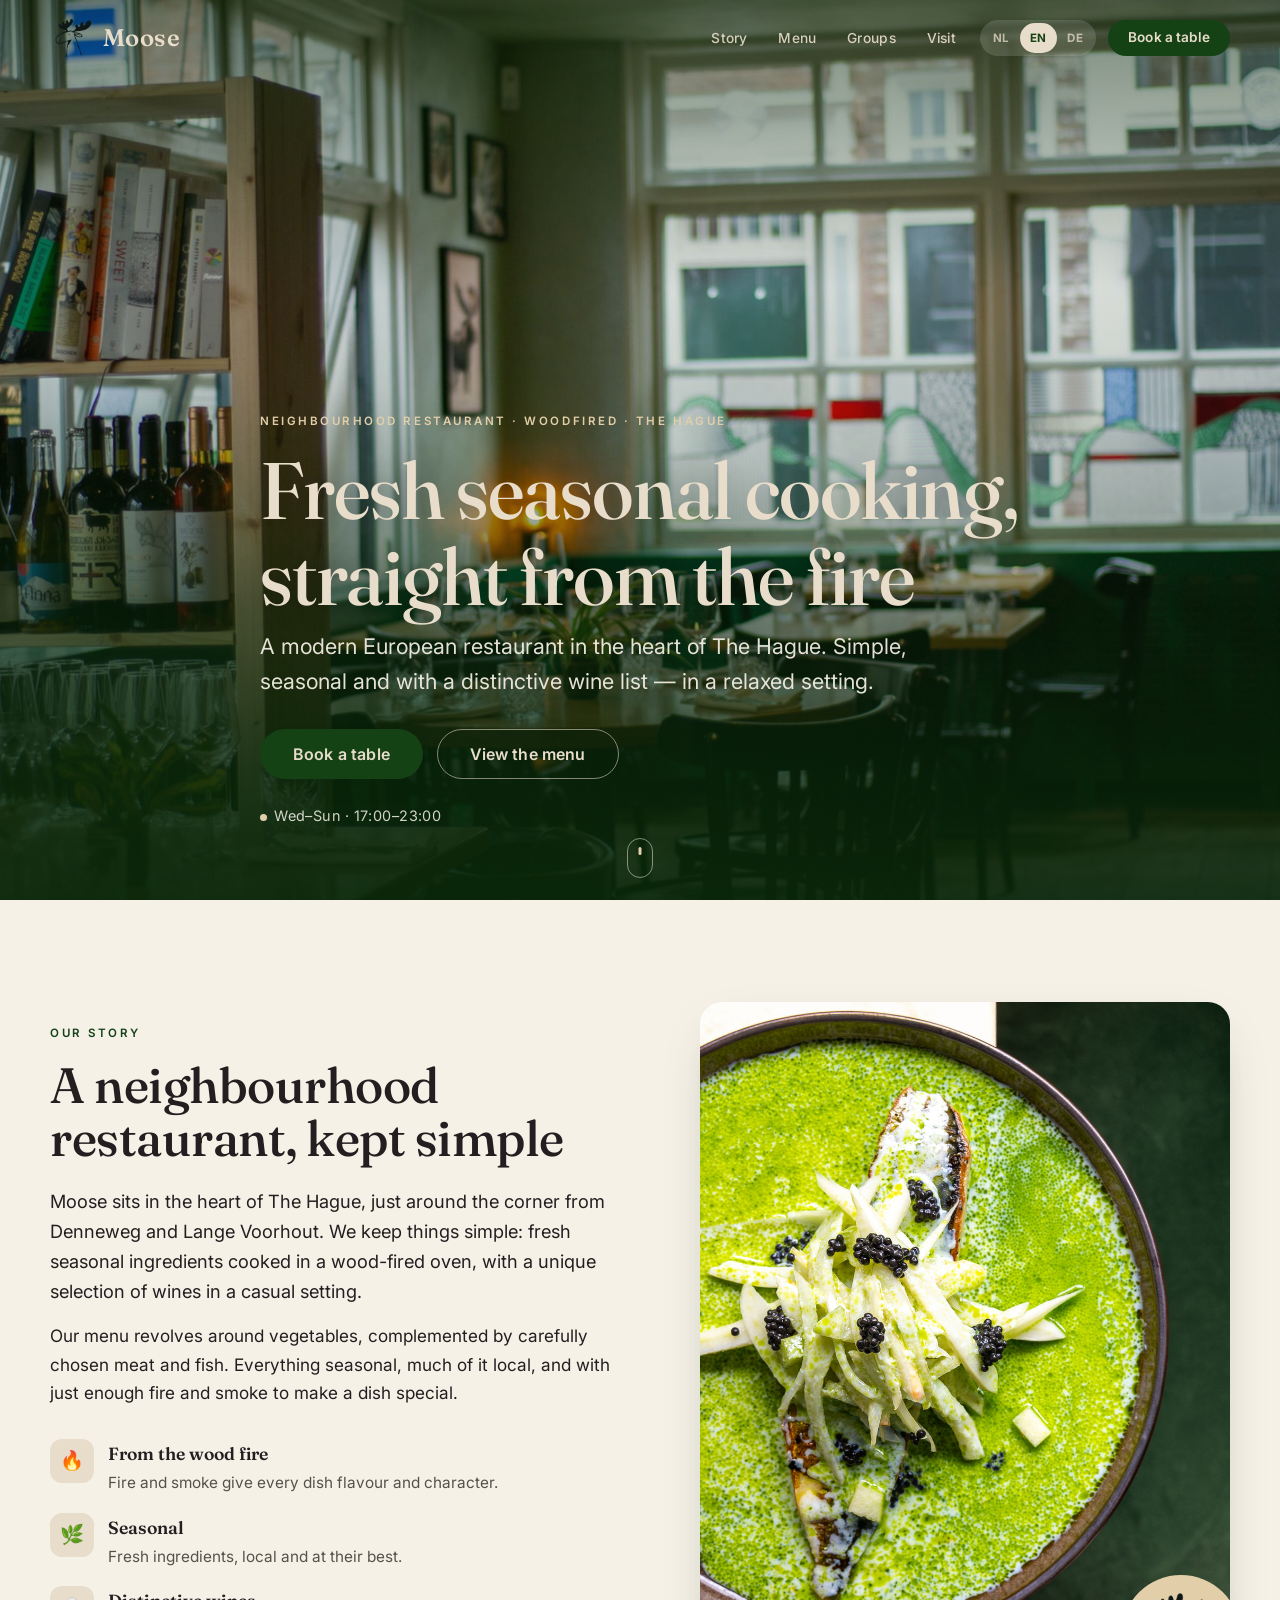
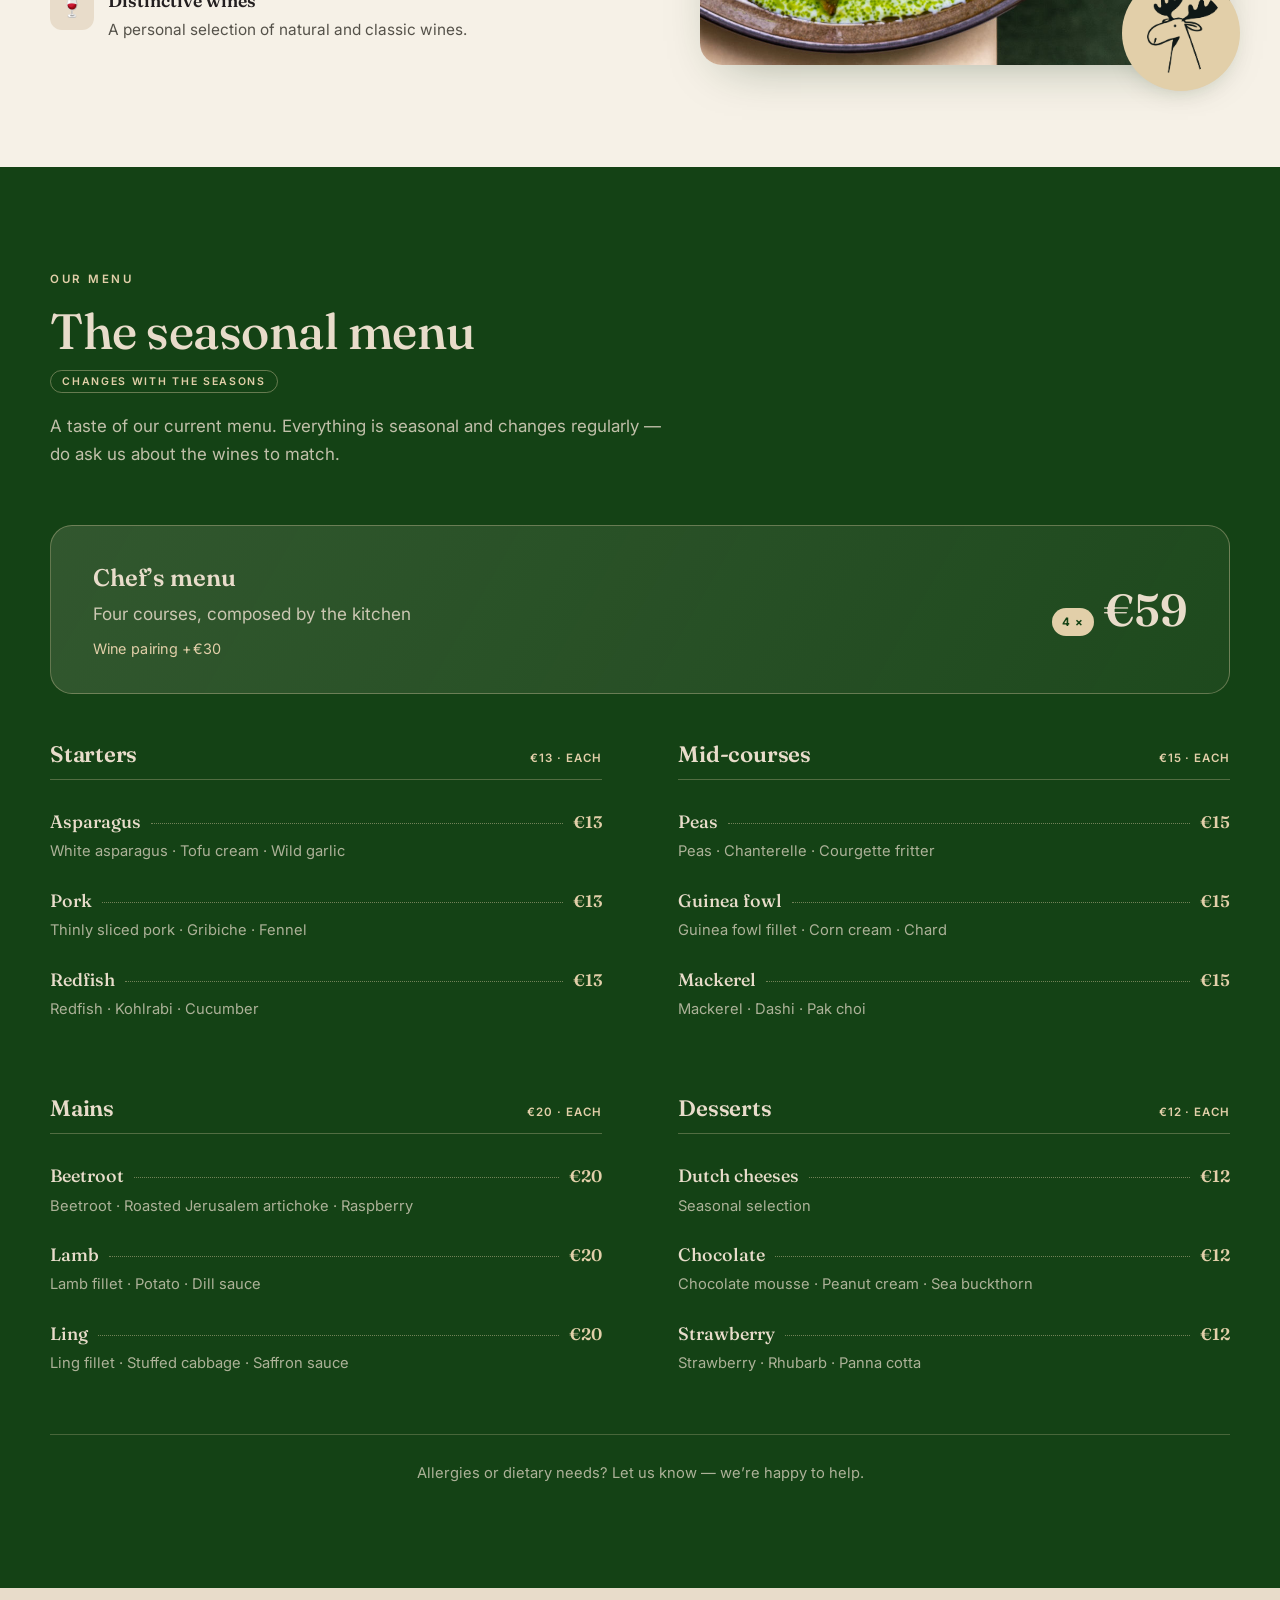
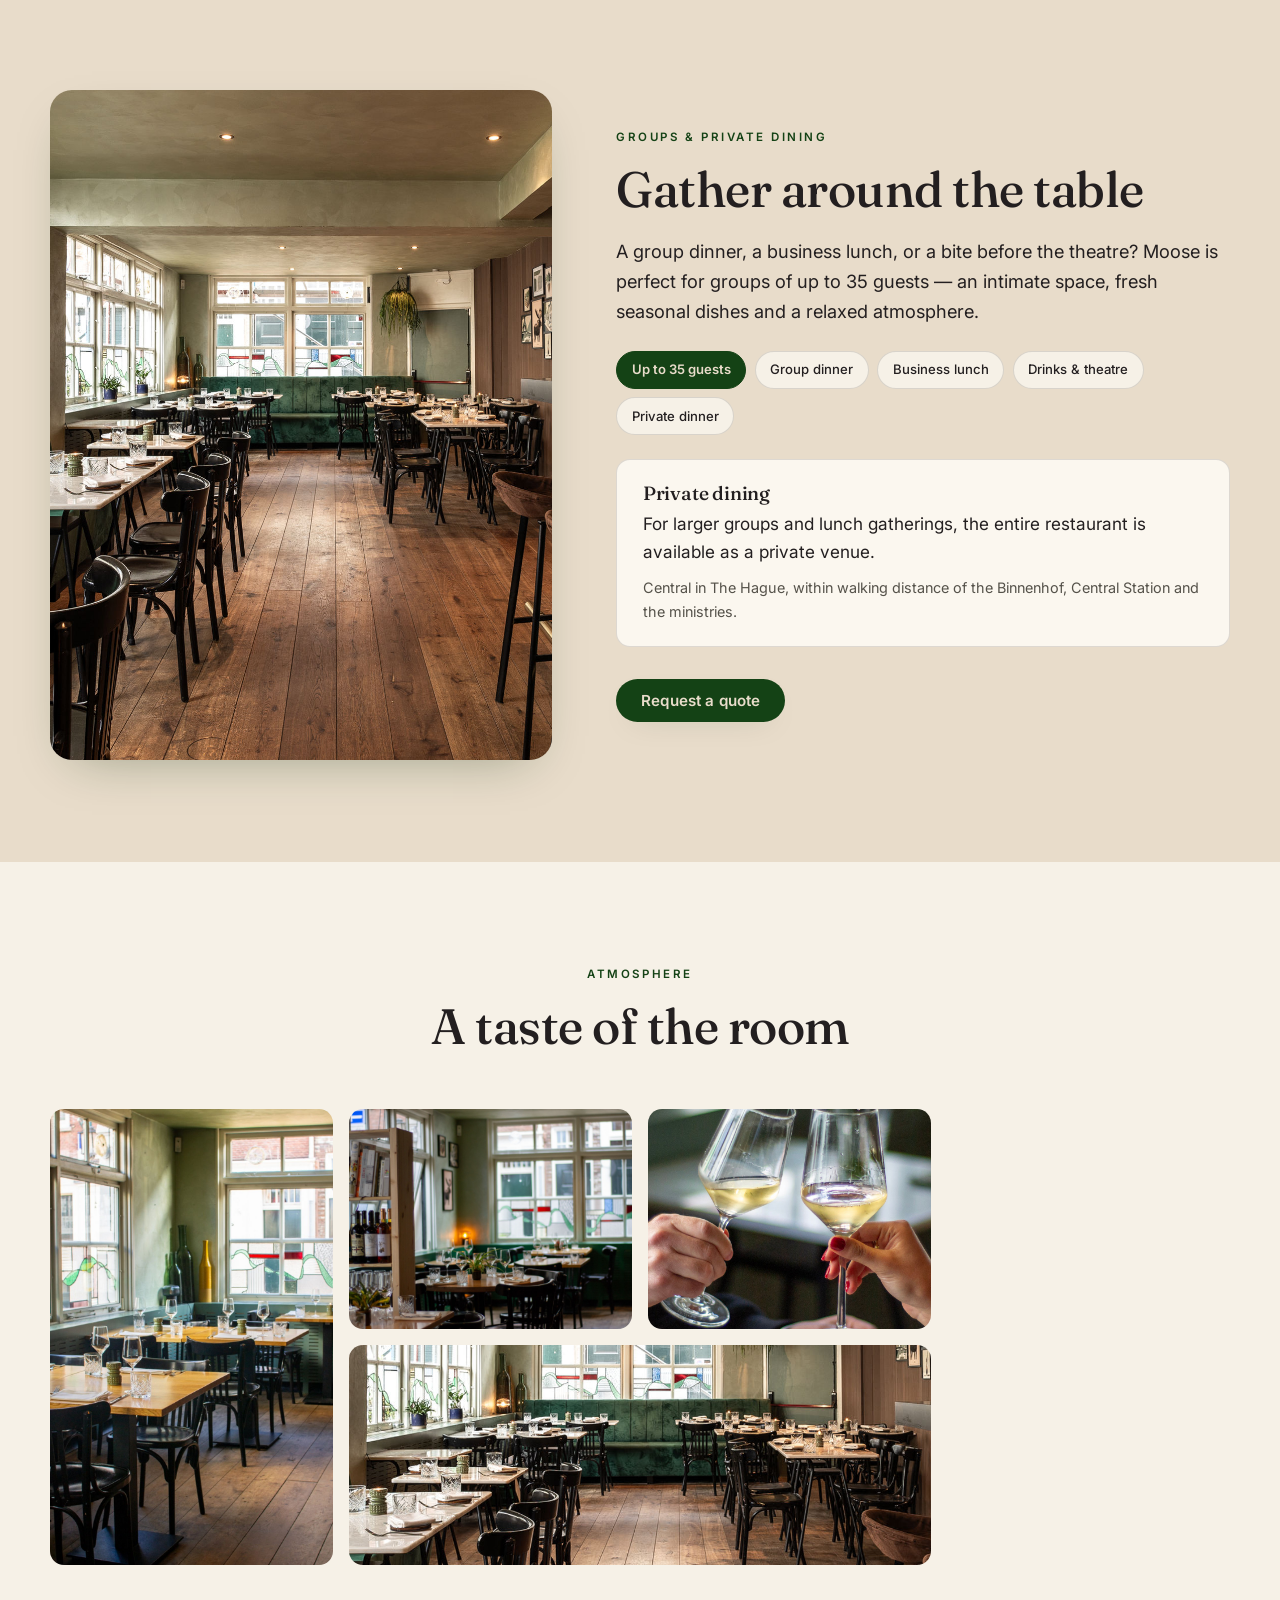
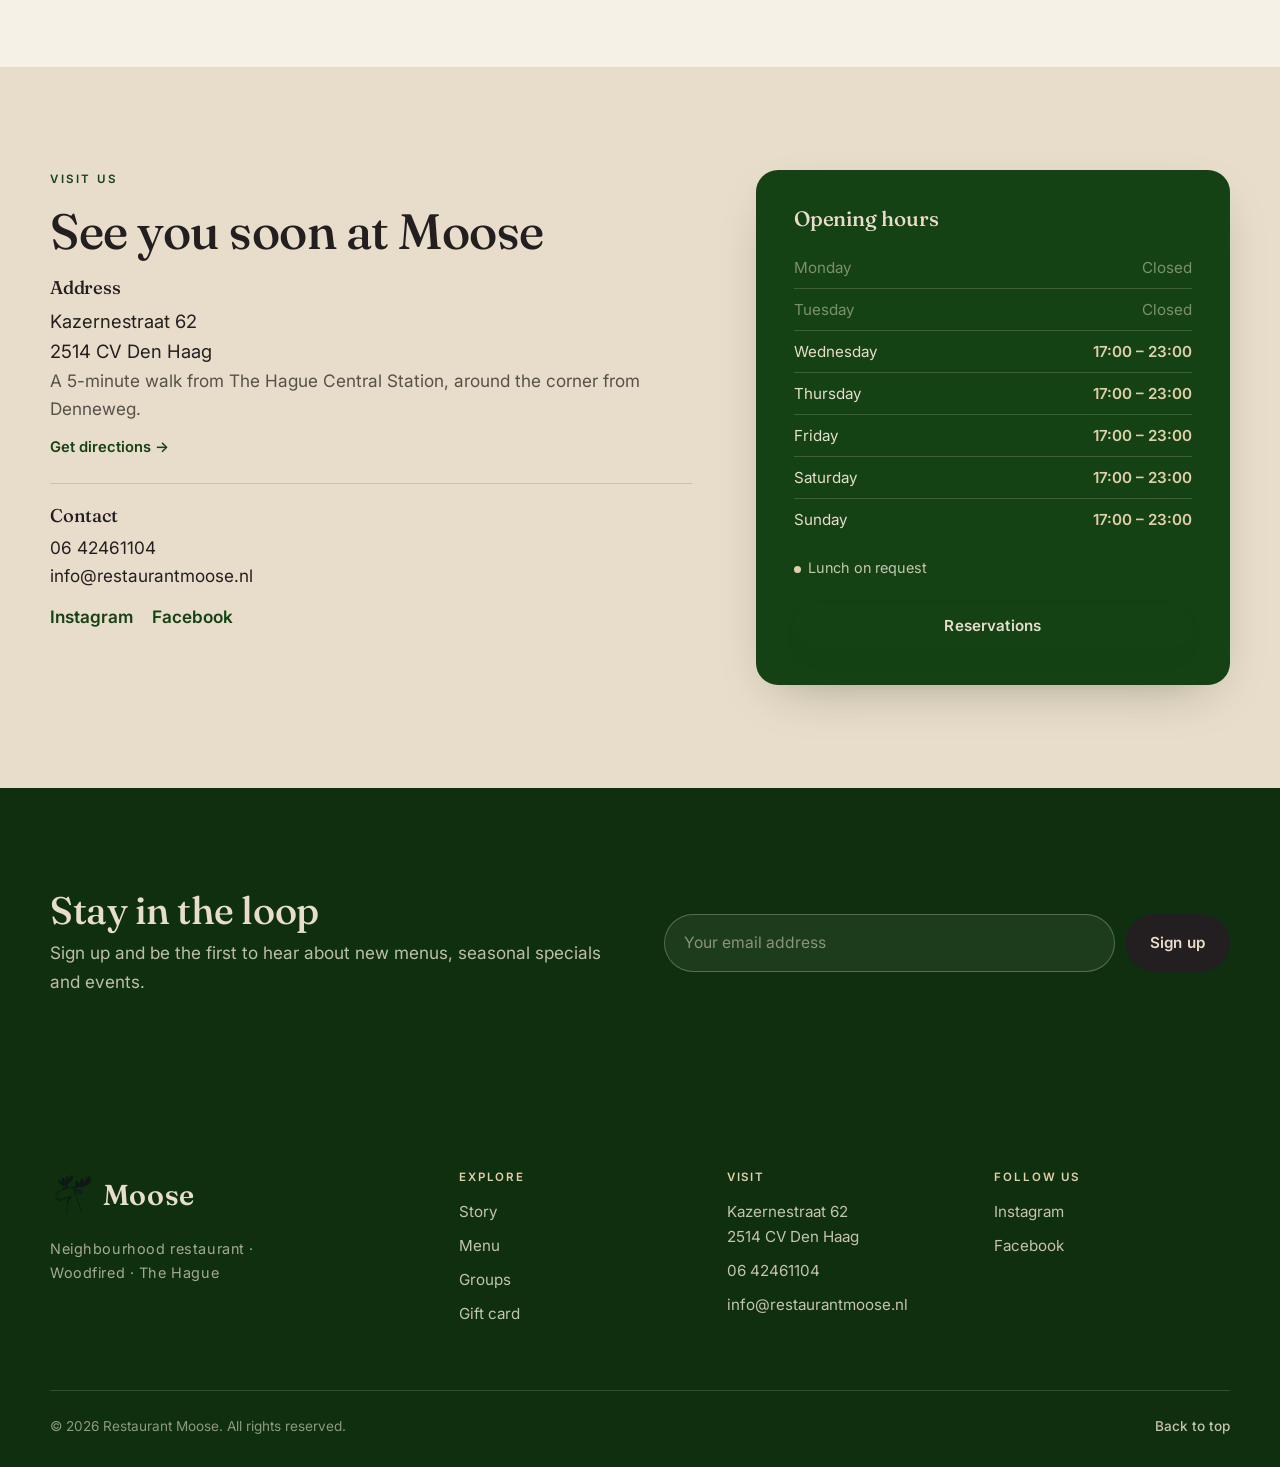
==== index.html @ cfa3bfc1 "Initial commit: multilingual Restaurant Moose website Static, dependency-free single-page site (NL/E" ====
<!DOCTYPE html>
<html lang="nl">
  <head>
    <meta charset="UTF-8" />
    <meta name="viewport" content="width=device-width, initial-scale=1.0" />
    <meta name="theme-color" content="#144215" />

    <title data-i18n="meta.title">Restaurant Moose · Modern Europees restaurant in Den Haag</title>
    <meta name="description" data-i18n="meta.description" data-i18n-attr="content"
      content="Moose is een modern Europees buurtrestaurant in hartje Den Haag. Verse seizoenskeuken uit de houtoven en een bijzondere wijnkaart." />
    <link rel="canonical" href="https://www.restaurantmoose.nl/" />

    <!-- Open Graph / social -->
    <meta property="og:type" content="restaurant" />
    <meta property="og:site_name" content="Restaurant Moose" />
    <meta property="og:title" data-i18n="meta.title" data-i18n-attr="content" content="Restaurant Moose · Den Haag" />
    <meta property="og:description" data-i18n="meta.description" data-i18n-attr="content" content="" />
    <meta property="og:image" content="assets/img/hero-interior.jpg" />
    <meta property="og:locale" content="nl_NL" />
    <meta name="twitter:card" content="summary_large_image" />

    <!-- Favicon (the moose mark) -->
    <link rel="icon" type="image/png" href="assets/img/moose-head.png" />
    <link rel="apple-touch-icon" href="assets/img/moose-head.png" />

    <!-- Fonts -->
    <link rel="preconnect" href="https://fonts.googleapis.com" />
    <link rel="preconnect" href="https://fonts.gstatic.com" crossorigin />
    <link
      href="https://fonts.googleapis.com/css2?family=Fraunces:ital,opsz,wght@0,9..144,400;0,9..144,500;0,9..144,600;1,9..144,400&family=Inter:wght@400;500;600&display=swap"
      rel="stylesheet" />

    <link rel="stylesheet" href="css/styles.css" />

    <!-- Structured data — helps Google & AI answer engines understand the restaurant -->
    <script type="application/ld+json">
      {
        "@context": "https://schema.org",
        "@type": "Restaurant",
        "name": "Restaurant Moose",
        "description": "Modern European neighbourhood restaurant in the heart of The Hague. Fresh seasonal cooking from a wood-fired oven and a distinctive wine list.",
        "servesCuisine": ["Modern European", "Seasonal"],
        "priceRange": "€€",
        "url": "https://www.restaurantmoose.nl/",
        "telephone": "+31642461104",
        "email": "info@restaurantmoose.nl",
        "image": "https://www.restaurantmoose.nl/assets/img/hero-interior.jpg",
        "acceptsReservations": "True",
        "address": {
          "@type": "PostalAddress",
          "streetAddress": "Kazernestraat 62",
          "postalCode": "2514 CV",
          "addressLocality": "Den Haag",
          "addressCountry": "NL"
        },
        "geo": { "@type": "GeoCoordinates", "latitude": 52.0827, "longitude": 4.3149 },
        "openingHoursSpecification": [
          {
            "@type": "OpeningHoursSpecification",
            "dayOfWeek": ["Wednesday", "Thursday", "Friday", "Saturday", "Sunday"],
            "opens": "17:00",
            "closes": "23:00"
          }
        ],
        "sameAs": [
          "https://www.instagram.com/restaurant.moose/",
          "https://www.facebook.com/profile.php?id=61554885102522"
        ]
      }
    </script>
  </head>

  <body>
    <a class="skip-link" href="#main" data-i18n="skip.link">Naar hoofdinhoud</a>

    <!-- ===================== HEADER ===================== -->
    <header class="site-header" id="siteHeader" data-state="top">
      <div class="header-inner">
        <a class="brand" href="#top" aria-label="Restaurant Moose">
          <img class="brand-mark" src="assets/img/moose-head.png" alt="" width="44" height="44" />
          <span class="brand-name">Moose</span>
        </a>

        <nav class="nav-desktop" aria-label="Primair">
          <a href="#about" data-i18n="nav.about">Verhaal</a>
          <a href="#menu" data-i18n="nav.menu">Menu</a>
          <a href="#groups" data-i18n="nav.groups">Groepen</a>
          <a href="#visit" data-i18n="nav.visit">Bezoek</a>
        </nav>

        <div class="header-actions">
          <div class="lang-switch" role="group" aria-label="Taal / Language">
            <button type="button" class="lang-btn" data-lang="nl">NL</button>
            <button type="button" class="lang-btn" data-lang="en">EN</button>
            <button type="button" class="lang-btn" data-lang="de">DE</button>
          </div>
          <button type="button" class="btn btn-primary btn-reserve" data-reserve data-i18n="nav.reserve">
            Reserveren
          </button>
          <button type="button" class="nav-toggle" id="navToggle" aria-expanded="false" aria-controls="mobileNav">
            <span class="nav-toggle-bar"></span>
            <span class="nav-toggle-bar"></span>
            <span class="sr-only" data-i18n="nav.open">Menu openen</span>
          </button>
        </div>
      </div>
    </header>

    <!-- Mobile drawer -->
    <div class="mobile-nav" id="mobileNav" hidden>
      <nav aria-label="Mobiel">
        <a href="#about" data-i18n="nav.about" data-nav-close>Verhaal</a>
        <a href="#menu" data-i18n="nav.menu" data-nav-close>Menu</a>
        <a href="#groups" data-i18n="nav.groups" data-nav-close>Groepen</a>
        <a href="#visit" data-i18n="nav.visit" data-nav-close>Bezoek</a>
      </nav>
      <div class="mobile-nav-foot">
        <div class="lang-switch" role="group" aria-label="Taal / Language">
          <button type="button" class="lang-btn" data-lang="nl">NL</button>
          <button type="button" class="lang-btn" data-lang="en">EN</button>
          <button type="button" class="lang-btn" data-lang="de">DE</button>
        </div>
        <button type="button" class="btn btn-primary" data-reserve data-nav-close data-i18n="nav.reserve">Reserveren</button>
      </div>
    </div>
    <div class="nav-scrim" id="navScrim" hidden></div>

    <span id="top"></span>

    <main id="main">
      <!-- ===================== HERO ===================== -->
      <section class="hero" id="hero">
        <div class="hero-media">
          <img src="assets/img/hero-interior.jpg" alt="Het interieur van Restaurant Moose in Den Haag" fetchpriority="high" />
          <div class="hero-overlay"></div>
        </div>
        <div class="hero-content reveal">
          <p class="eyebrow eyebrow-light" data-i18n="hero.eyebrow">Buurtrestaurant · Houtoven · Den Haag</p>
          <h1 class="hero-title" data-i18n="hero.title">Verse seizoenskeuken, recht uit de houtoven</h1>
          <p class="hero-subtitle" data-i18n="hero.subtitle">
            Een modern Europees restaurant in hartje Den Haag.
          </p>
          <div class="hero-actions">
            <button type="button" class="btn btn-primary btn-lg" data-reserve data-i18n="hero.cta_reserve">Reserveren</button>
            <a class="btn btn-ghost btn-lg" href="#menu" data-i18n="hero.cta_menu">Bekijk het menu</a>
          </div>
          <p class="hero-hours"><span class="dot" aria-hidden="true"></span><span data-i18n="hero.hours">Wo–Zo · 17:00–23:00</span></p>
        </div>
        <a class="scroll-cue" href="#about" aria-hidden="true" tabindex="-1"></a>
      </section>

      <!-- ===================== ABOUT ===================== -->
      <section class="section about" id="about">
        <div class="container about-grid">
          <div class="about-copy reveal">
            <p class="eyebrow" data-i18n="about.eyebrow">Ons verhaal</p>
            <h2 class="section-title" data-i18n="about.title">Een buurtrestaurant, simpel gehouden</h2>
            <p class="lead" data-i18n="about.body1"></p>
            <p data-i18n="about.body2"></p>
            <ul class="feature-list">
              <li class="feature">
                <span class="feature-ic" aria-hidden="true">&#128293;</span>
                <span>
                  <strong data-i18n="about.f1_title">Uit de houtoven</strong>
                  <span data-i18n="about.f1_body"></span>
                </span>
              </li>
              <li class="feature">
                <span class="feature-ic" aria-hidden="true">&#127807;</span>
                <span>
                  <strong data-i18n="about.f2_title">Seizoensgericht</strong>
                  <span data-i18n="about.f2_body"></span>
                </span>
              </li>
              <li class="feature">
                <span class="feature-ic" aria-hidden="true">&#127863;</span>
                <span>
                  <strong data-i18n="about.f3_title">Bijzondere wijnen</strong>
                  <span data-i18n="about.f3_body"></span>
                </span>
              </li>
            </ul>
          </div>
          <div class="about-media reveal">
            <img src="assets/img/gallery-2.jpg" alt="Gerecht uit de houtoven bij Moose" loading="lazy" />
            <img class="about-media-2" src="assets/img/moose-head.png" alt="" aria-hidden="true" />
          </div>
        </div>
      </section>

      <!-- ===================== MENU ===================== -->
      <section class="section menu" id="menu">
        <div class="container">
          <div class="section-head reveal">
            <p class="eyebrow" data-i18n="menu.eyebrow">Onze kaart</p>
            <h2 class="section-title"><span data-i18n="menu.title">Het seizoensmenu</span>
              <span class="menu-tag" data-i18n="menu.tag">Wisselt met de seizoenen</span>
            </h2>
            <p class="section-intro" data-i18n="menu.intro"></p>
          </div>

          <div class="chef-card reveal">
            <div class="chef-card-main">
              <p class="chef-label" data-i18n="menu.chef_label">Chef’s menu</p>
              <p class="chef-desc" data-i18n="menu.chef_desc">Vier gangen, samengesteld door de keuken</p>
              <p class="chef-pairing" data-i18n="menu.chef_pairing">Wijnarrangement +€30</p>
            </div>
            <div class="chef-price"><span class="chef-courses" id="chefCourses">4</span><span class="chef-amount">€59</span></div>
          </div>

          <div class="menu-grid" id="menuGrid" aria-live="polite"></div>

          <p class="menu-allergy reveal" data-i18n="menu.allergy"></p>
        </div>
      </section>

      <!-- ===================== GROUPS ===================== -->
      <section class="section groups" id="groups">
        <div class="container groups-grid">
          <div class="groups-media reveal">
            <img src="assets/img/gallery-3.jpg" alt="Groepstafel bij Restaurant Moose" loading="lazy" />
          </div>
          <div class="groups-copy reveal">
            <p class="eyebrow" data-i18n="groups.eyebrow">Groepen &amp; privé</p>
            <h2 class="section-title" data-i18n="groups.title">Samen aan tafel</h2>
            <p class="lead" data-i18n="groups.body"></p>
            <ul class="chip-row">
              <li class="chip chip-strong" data-i18n="groups.capacity">Tot 35 gasten</li>
              <li class="chip" data-i18n="groups.use1">Groepsdiner</li>
              <li class="chip" data-i18n="groups.use2">Zakenlunch</li>
              <li class="chip" data-i18n="groups.use3">Borrel &amp; theater</li>
              <li class="chip" data-i18n="groups.use4">Privédiner</li>
            </ul>
            <div class="groups-private">
              <h3 data-i18n="groups.private_title">Privé dineren</h3>
              <p data-i18n="groups.private_body"></p>
              <p class="muted" data-i18n="groups.location"></p>
            </div>
            <a class="btn btn-primary" id="groupsCta" href="#" data-i18n="groups.cta">Vraag een offerte aan</a>
          </div>
        </div>
      </section>

      <!-- ===================== GALLERY ===================== -->
      <section class="section gallery" id="gallery">
        <div class="container">
          <div class="section-head center reveal">
            <p class="eyebrow" data-i18n="gallery.eyebrow">Sfeer</p>
            <h2 class="section-title" data-i18n="gallery.title">Proef de sfeer</h2>
          </div>
          <div class="gallery-grid reveal">
            <figure class="g-item g-tall"><img src="assets/img/gallery-1.jpg" alt="Seizoensgerecht bij Moose" loading="lazy" /></figure>
            <figure class="g-item"><img src="assets/img/hero-interior.jpg" alt="Het interieur van Moose met open keuken" loading="lazy" /></figure>
            <figure class="g-item"><img src="assets/img/gallery-4.jpg" alt="Gerecht van de houtoven" loading="lazy" /></figure>
            <figure class="g-item g-wide"><img src="assets/img/gallery-3.jpg" alt="Gedekte tafel bij Moose" loading="lazy" /></figure>
          </div>
        </div>
      </section>

      <!-- ===================== VISIT ===================== -->
      <section class="section visit" id="visit">
        <div class="container visit-grid">
          <div class="visit-copy reveal">
            <p class="eyebrow" data-i18n="visit.eyebrow">Bezoek ons</p>
            <h2 class="section-title" data-i18n="visit.title">Tot snel bij Moose</h2>

            <div class="visit-block">
              <h3 data-i18n="visit.address_label">Adres</h3>
              <p class="visit-address">
                Kazernestraat 62<br />2514 CV Den Haag
              </p>
              <p class="muted" data-i18n="visit.transport"></p>
              <a class="link-arrow" id="directionsLink" href="#" target="_blank" rel="noopener">
                <span data-i18n="visit.directions">Route</span> &rarr;
              </a>
            </div>

            <div class="visit-block">
              <h3 data-i18n="visit.contact_label">Contact</h3>
              <p>
                <a id="telLink" href="tel:+31642461104">06 42461104</a><br />
                <a id="mailLink" href="mailto:info@restaurantmoose.nl">info@restaurantmoose.nl</a>
              </p>
              <div class="social-row">
                <a id="igLink" href="#" target="_blank" rel="noopener" aria-label="Instagram">Instagram</a>
                <a id="fbLink" href="#" target="_blank" rel="noopener" aria-label="Facebook">Facebook</a>
              </div>
            </div>
          </div>

          <div class="visit-hours-card reveal">
            <h3 data-i18n="visit.hours_label">Openingstijden</h3>
            <table class="hours-table" id="hoursTable"><tbody></tbody></table>
            <p class="lunch-note"><span class="dot" aria-hidden="true"></span><span data-i18n="visit.lunch">Lunch op aanvraag</span></p>
            <button type="button" class="btn btn-primary btn-block" data-reserve data-i18n="visit.reserve">Reserveren</button>
          </div>
        </div>
      </section>

      <!-- ===================== NEWSLETTER ===================== -->
      <section class="section newsletter" id="newsletter">
        <div class="container newsletter-inner reveal">
          <div class="newsletter-copy">
            <h2 data-i18n="news.title">Blijf op de hoogte</h2>
            <p data-i18n="news.body"></p>
          </div>
          <form class="newsletter-form" id="newsletterForm" novalidate>
            <label class="sr-only" for="newsEmail" data-i18n="news.placeholder">Je e-mailadres</label>
            <input type="email" id="newsEmail" name="email" required data-i18n="news.placeholder" data-i18n-attr="placeholder" placeholder="Je e-mailadres" />
            <button type="submit" class="btn btn-dark" data-i18n="news.button">Inschrijven</button>
            <p class="news-success" id="newsSuccess" role="status" hidden data-i18n="news.success"></p>
          </form>
        </div>
      </section>
    </main>

    <!-- ===================== FOOTER ===================== -->
    <footer class="site-footer">
      <div class="container footer-grid">
        <div class="footer-brand">
          <a class="brand brand-footer" href="#top" aria-label="Restaurant Moose">
            <img class="brand-mark" src="assets/img/moose-head.png" alt="" width="52" height="52" />
            <span class="brand-name">Moose</span>
          </a>
          <p class="footer-tagline" data-i18n="footer.tagline">Buurtrestaurant · Houtoven · Den Haag</p>
        </div>

        <div class="footer-col">
          <h4 data-i18n="footer.explore">Ontdek</h4>
          <a href="#about" data-i18n="nav.about">Verhaal</a>
          <a href="#menu" data-i18n="nav.menu">Menu</a>
          <a href="#groups" data-i18n="nav.groups">Groepen</a>
          <a id="giftcardLink" href="#" target="_blank" rel="noopener" data-i18n="footer.giftcard">Cadeaubon</a>
        </div>

        <div class="footer-col">
          <h4 data-i18n="footer.visit">Bezoek</h4>
          <p>Kazernestraat 62<br />2514 CV Den Haag</p>
          <a href="tel:+31642461104">06 42461104</a>
          <a href="mailto:info@restaurantmoose.nl">info@restaurantmoose.nl</a>
        </div>

        <div class="footer-col">
          <h4 data-i18n="footer.follow">Volg ons</h4>
          <a id="igLinkF" href="#" target="_blank" rel="noopener">Instagram</a>
          <a id="fbLinkF" href="#" target="_blank" rel="noopener">Facebook</a>
        </div>
      </div>
      <div class="footer-bar container">
        <p>&copy; <span id="year">2026</span> Restaurant Moose. <span data-i18n="footer.rights">Alle rechten voorbehouden.</span></p>
        <a class="to-top" href="#top" data-i18n="footer.top">Naar boven ↑</a>
      </div>
    </footer>

    <!-- ===================== RESERVE MODAL ===================== -->
    <div class="modal" id="reserveModal" hidden>
      <div class="modal-scrim" data-modal-close></div>
      <div class="modal-dialog" role="dialog" aria-modal="true" aria-labelledby="reserveTitle">
        <button type="button" class="modal-close" data-modal-close aria-label="Sluiten">&times;</button>
        <img class="modal-mark" src="assets/img/moose-head.png" alt="" width="56" height="56" />
        <h2 id="reserveTitle" data-i18n="reserve.title">Reserveren</h2>

        <!-- Reservation widget mounts here once connected.
             Drop the booking app's embed/iframe inside #reservation-widget and it
             will show instead of the fallback below (see main.js: hasWidget check). -->
        <div id="reservation-widget" data-widget-empty="true"></div>

        <div class="reserve-fallback" id="reserveFallback">
          <p data-i18n="reserve.body"></p>
          <div class="reserve-actions">
            <a class="btn btn-primary btn-block" id="modalCall" href="tel:+31642461104" data-i18n="reserve.call">Bel 06 42461104</a>
            <a class="btn btn-ghost-dark btn-block" id="modalMail" href="mailto:info@restaurantmoose.nl" data-i18n="reserve.email">E-mail ons</a>
          </div>
          <p class="reserve-hours"><span class="dot" aria-hidden="true"></span><span data-i18n="reserve.hours_note">Woensdag t/m zondag · 17:00–23:00</span></p>
        </div>
      </div>
    </div>

    <script src="js/i18n.js"></script>
    <script src="js/main.js"></script>
  </body>
</html>
---- css/styles.css ----
/* ==========================================================================
   Restaurant Moose — stylesheet
   Brand: forest green + warm cream + wood. Editorial, natural, casual-premium.
   ========================================================================== */

:root {
  /* Brand palette (sampled from the restaurant's own identity) */
  --green: #144215;          /* primary brand green */
  --green-deep: #0e300f;     /* darker, footer / overlays */
  --green-700: #1c5a1e;      /* hover */
  --cream: #e8dcca;          /* brand cream */
  --sand: #e2cfa9;           /* warm sand accent */
  --paper: #f6f1e7;          /* page background (warm off-white) */
  --paper-2: #fbf7ef;        /* lighter card background */
  --ink: #231f20;            /* near-black text */
  --ink-soft: #55524a;       /* secondary text */
  --brown: #312513;          /* deep brown accent */
  --gold: #b98a3e;           /* subtle metallic accent for prices */
  --line: rgba(35, 31, 32, 0.14);

  --font-display: "Fraunces", "Iowan Old Style", Georgia, "Times New Roman", serif;
  --font-body: "Inter", -apple-system, BlinkMacSystemFont, "Segoe UI", Roboto, Helvetica, Arial, sans-serif;

  --wrap: 1180px;
  --gap: clamp(1.25rem, 4vw, 3rem);
  --radius: 14px;
  --radius-lg: 22px;
  --shadow: 0 18px 50px -24px rgba(14, 48, 15, 0.4);
  --shadow-soft: 0 10px 30px -18px rgba(14, 48, 15, 0.35);
  --ease: cubic-bezier(0.22, 1, 0.36, 1);
  --header-h: 76px;
}

/* ------------------------------ Reset / base ------------------------------ */
*, *::before, *::after { box-sizing: border-box; }
* { margin: 0; }
[hidden] { display: none !important; }
html { scroll-behavior: smooth; -webkit-text-size-adjust: 100%; }
html:focus-within { scroll-behavior: smooth; }

body {
  font-family: var(--font-body);
  color: var(--ink);
  background: var(--paper);
  line-height: 1.65;
  font-size: clamp(1rem, 0.96rem + 0.2vw, 1.075rem);
  -webkit-font-smoothing: antialiased;
  text-rendering: optimizeLegibility;
  overflow-x: hidden;
}

img { max-width: 100%; display: block; height: auto; }
a { color: inherit; text-decoration: none; }
button { font: inherit; cursor: pointer; color: inherit; }
h1, h2, h3, h4 { font-family: var(--font-display); font-weight: 500; line-height: 1.08; letter-spacing: -0.01em; }

.sr-only {
  position: absolute; width: 1px; height: 1px; padding: 0; margin: -1px;
  overflow: hidden; clip: rect(0, 0, 0, 0); white-space: nowrap; border: 0;
}
.skip-link {
  position: fixed; top: 10px; left: 10px; z-index: 200;
  background: var(--green); color: var(--cream); padding: 10px 16px;
  border-radius: 10px; transform: translateY(-160%); transition: transform 0.2s;
}
.skip-link:focus { transform: translateY(0); }

:focus-visible { outline: 2.5px solid var(--green-700); outline-offset: 3px; border-radius: 4px; }

.container { width: min(var(--wrap), 100% - 2.5rem); margin-inline: auto; }

/* ------------------------------ Shared bits ------------------------------- */
.eyebrow {
  font-family: var(--font-body);
  text-transform: uppercase;
  letter-spacing: 0.22em;
  font-size: 0.72rem;
  font-weight: 600;
  color: var(--green);
  margin-bottom: 1rem;
}
.eyebrow-light { color: var(--sand); }

.section { padding: clamp(3.5rem, 8vw, 7rem) 0; }
.section-title {
  font-size: clamp(1.9rem, 1.3rem + 2.6vw, 3.1rem);
  color: var(--ink);
  margin-bottom: 0.4em;
}
.section-head { max-width: 620px; margin-bottom: clamp(2rem, 5vw, 3.5rem); }
.section-head.center { margin-inline: auto; text-align: center; }
.section-intro { color: var(--ink-soft); font-size: 1.06rem; }
.lead { font-size: 1.14rem; color: var(--ink); margin-bottom: 1rem; }
.muted { color: var(--ink-soft); }
.dot { display: inline-block; width: 7px; height: 7px; border-radius: 50%; background: var(--green); margin-right: 0.5em; vertical-align: middle; }

/* ------------------------------ Buttons ----------------------------------- */
.btn {
  --btn-py: 0.8rem; --btn-px: 1.5rem;
  display: inline-flex; align-items: center; justify-content: center; gap: 0.5em;
  padding: var(--btn-py) var(--btn-px);
  border: 1.5px solid transparent; border-radius: 999px;
  font-family: var(--font-body); font-weight: 600; font-size: 0.95rem;
  letter-spacing: 0.01em; line-height: 1;
  transition: transform 0.25s var(--ease), background 0.25s, color 0.25s, border-color 0.25s, box-shadow 0.25s;
  white-space: nowrap;
}
.btn:hover { transform: translateY(-2px); }
.btn:active { transform: translateY(0); }
.btn-lg { --btn-py: 1rem; --btn-px: 2rem; font-size: 1rem; }
.btn-block { width: 100%; }

.btn-primary { background: var(--green); color: var(--cream); box-shadow: var(--shadow-soft); }
.btn-primary:hover { background: var(--green-700); color: #fff; }

.btn-ghost { background: transparent; color: var(--cream); border-color: rgba(232, 220, 202, 0.55); }
.btn-ghost:hover { background: rgba(232, 220, 202, 0.14); border-color: var(--cream); }

.btn-ghost-dark { background: transparent; color: var(--green); border-color: rgba(20, 66, 21, 0.35); }
.btn-ghost-dark:hover { background: rgba(20, 66, 21, 0.06); border-color: var(--green); }

.btn-dark { background: var(--ink); color: var(--cream); }
.btn-dark:hover { background: #000; color: #fff; }

/* ------------------------------ Header ------------------------------------ */
.site-header {
  position: fixed; inset: 0 0 auto 0; z-index: 100;
  height: var(--header-h);
  transition: background 0.35s var(--ease), box-shadow 0.35s, backdrop-filter 0.35s;
}
.header-inner {
  height: 100%; width: min(var(--wrap), 100% - 2.5rem); margin-inline: auto;
  display: flex; align-items: center; gap: 1.5rem;
}
.brand { display: inline-flex; align-items: center; gap: 0.55rem; }
.brand-mark { width: 44px; height: 44px; object-fit: contain; }
.brand-name {
  font-family: var(--font-display); font-weight: 600; font-size: 1.5rem;
  letter-spacing: 0.02em; color: var(--cream); transition: color 0.35s;
}
.nav-desktop { margin-left: auto; display: flex; gap: clamp(1rem, 2.4vw, 2.2rem); }
.nav-desktop a {
  font-size: 0.86rem; font-weight: 500; letter-spacing: 0.02em; color: var(--cream);
  position: relative; padding: 0.35rem 0; transition: color 0.3s, opacity 0.3s; opacity: 0.92;
}
.nav-desktop a::after {
  content: ""; position: absolute; left: 0; bottom: -2px; height: 1.5px; width: 0;
  background: currentColor; transition: width 0.3s var(--ease);
}
.nav-desktop a:hover { opacity: 1; }
.nav-desktop a:hover::after { width: 100%; }

.header-actions { display: flex; align-items: center; gap: 0.75rem; margin-left: 1rem; }
.nav-desktop + .header-actions { margin-left: 0; }

.lang-switch { display: inline-flex; align-items: center; gap: 1px; padding: 3px; border-radius: 999px; background: rgba(255,255,255,0.14); }
.lang-btn {
  border: 0; background: transparent; color: var(--cream); opacity: 0.75;
  font-size: 0.72rem; font-weight: 700; letter-spacing: 0.05em;
  padding: 0.32rem 0.6rem; border-radius: 999px; transition: background 0.25s, color 0.25s, opacity 0.25s;
}
.lang-btn:hover { opacity: 1; }
.lang-btn[aria-current="true"] { background: var(--cream); color: var(--green); opacity: 1; }

.btn-reserve { --btn-py: 0.62rem; --btn-px: 1.2rem; font-size: 0.85rem; }

/* Header state: solid after scroll */
.site-header[data-state="scrolled"] {
  background: rgba(9, 40, 10, 0.92);
  backdrop-filter: blur(10px) saturate(1.2);
  box-shadow: 0 10px 30px -20px rgba(0,0,0,0.6);
}

/* Hamburger */
.nav-toggle {
  display: none; width: 44px; height: 44px; border: 0; background: transparent;
  position: relative; border-radius: 10px;
}
.nav-toggle-bar { display: block; width: 22px; height: 2px; margin: 5px auto; background: var(--cream); transition: transform 0.3s var(--ease), opacity 0.2s; }
.nav-toggle[aria-expanded="true"] .nav-toggle-bar:nth-child(1) { transform: translateY(3.5px) rotate(45deg); }
.nav-toggle[aria-expanded="true"] .nav-toggle-bar:nth-child(2) { transform: translateY(-3.5px) rotate(-45deg); }

/* Mobile drawer */
.mobile-nav {
  position: fixed; top: 0; right: 0; z-index: 120; height: 100dvh; width: min(84vw, 340px);
  background: var(--green-deep); color: var(--cream); padding: calc(var(--header-h) + 1.5rem) 2rem 2rem;
  transform: translateX(100%); transition: transform 0.4s var(--ease);
  display: flex; flex-direction: column; justify-content: space-between;
}
.mobile-nav[data-open="true"] { transform: translateX(0); }
.mobile-nav nav { display: flex; flex-direction: column; gap: 0.4rem; }
.mobile-nav nav a {
  font-family: var(--font-display); font-size: 1.6rem; padding: 0.55rem 0;
  border-bottom: 1px solid rgba(232,220,202,0.12);
}
.mobile-nav-foot { display: flex; flex-direction: column; gap: 1rem; }
.mobile-nav-foot .lang-switch { align-self: flex-start; background: rgba(255,255,255,0.1); }
.nav-scrim { position: fixed; inset: 0; z-index: 110; background: rgba(0,0,0,0.5); backdrop-filter: blur(2px); }

/* ------------------------------ Hero -------------------------------------- */
.hero {
  position: relative; min-height: 100svh; display: flex; align-items: flex-end;
  padding: 0 0 clamp(3rem, 8vh, 6rem); color: var(--cream); overflow: hidden;
}
.hero-media { position: absolute; inset: 0; z-index: -1; }
.hero-media img { width: 100%; height: 100%; object-fit: cover; }
.hero-overlay {
  position: absolute; inset: 0;
  background:
    linear-gradient(180deg, rgba(9,40,10,0.55) 0%, rgba(9,40,10,0.15) 32%, rgba(9,40,10,0.25) 55%, rgba(9,40,10,0.9) 100%),
    radial-gradient(120% 80% at 15% 90%, rgba(9,40,10,0.55), transparent 60%);
}
.hero-content { width: min(var(--wrap), 100% - 2.5rem); margin-inline: auto; max-width: 760px; }
.hero-title {
  font-size: clamp(2.6rem, 1.4rem + 5.2vw, 5rem);
  font-weight: 500; letter-spacing: -0.015em; margin-bottom: 0.55rem;
  text-wrap: balance; text-shadow: 0 2px 30px rgba(0,0,0,0.25);
}
.hero-subtitle { font-size: clamp(1.05rem, 0.95rem + 0.6vw, 1.35rem); max-width: 52ch; color: rgba(246,241,231,0.92); margin-bottom: 1.8rem; }
.hero-actions { display: flex; flex-wrap: wrap; gap: 0.85rem; margin-bottom: 1.6rem; }
.hero-hours { font-size: 0.9rem; letter-spacing: 0.03em; color: rgba(246,241,231,0.85); }
.hero-hours .dot { background: var(--sand); }

.scroll-cue { position: absolute; left: 50%; bottom: 1.4rem; width: 26px; height: 40px; transform: translateX(-50%); border: 1.5px solid rgba(246,241,231,0.5); border-radius: 999px; }
.scroll-cue::after { content: ""; position: absolute; left: 50%; top: 8px; width: 3px; height: 8px; background: var(--sand); border-radius: 2px; transform: translateX(-50%); animation: scrollcue 1.8s infinite; }
@keyframes scrollcue { 0% { opacity: 0; transform: translate(-50%, 0); } 40% { opacity: 1; } 80% { opacity: 0; transform: translate(-50%, 12px); } 100% { opacity: 0; } }

/* ------------------------------ About ------------------------------------- */
.about { background: var(--paper); }
.about-grid { display: grid; grid-template-columns: 1.05fr 0.95fr; gap: clamp(2rem, 5vw, 4.5rem); align-items: center; }
.about-media { position: relative; }
.about-media > img:first-child {
  width: 100%; aspect-ratio: 4 / 5; object-fit: cover; border-radius: var(--radius-lg);
  box-shadow: var(--shadow);
}
.about-media-2 {
  position: absolute; right: -10px; bottom: -26px; width: clamp(72px, 12vw, 118px);
  background: var(--sand); padding: 14px; border-radius: 50%;
  box-shadow: var(--shadow-soft);
}
.feature-list { list-style: none; padding: 0; margin: 2rem 0 0; display: grid; gap: 1rem; }
.feature { display: flex; gap: 0.9rem; align-items: flex-start; }
.feature-ic {
  flex: none; width: 44px; height: 44px; display: grid; place-items: center;
  background: var(--cream); border-radius: 12px; font-size: 1.2rem;
}
.feature strong { display: block; font-family: var(--font-display); font-size: 1.1rem; font-weight: 600; }
.feature span span { color: var(--ink-soft); font-size: 0.96rem; }

/* ------------------------------ Menu -------------------------------------- */
.menu { background: var(--green); color: var(--cream); position: relative; }
.menu .eyebrow { color: var(--sand); }
.menu .section-title { color: var(--cream); display: flex; flex-wrap: wrap; align-items: baseline; gap: 0.75rem; }
.menu .section-intro { color: rgba(232,220,202,0.82); }
.menu-tag {
  font-family: var(--font-body); font-size: 0.66rem; font-weight: 600; text-transform: uppercase;
  letter-spacing: 0.16em; color: var(--sand); border: 1px solid rgba(226,207,169,0.4);
  padding: 0.3rem 0.7rem; border-radius: 999px; align-self: center;
}

.chef-card {
  display: flex; align-items: center; justify-content: space-between; gap: 1.5rem;
  background: linear-gradient(120deg, rgba(232,220,202,0.14), rgba(232,220,202,0.05));
  border: 1px solid rgba(226,207,169,0.35); border-radius: var(--radius-lg);
  padding: clamp(1.4rem, 3vw, 2rem) clamp(1.5rem, 3.5vw, 2.6rem); margin-bottom: 3rem;
  flex-wrap: wrap;
}
.chef-label { font-family: var(--font-display); font-size: 1.5rem; font-weight: 600; color: var(--cream); }
.chef-desc { color: rgba(232,220,202,0.85); margin-top: 0.15rem; }
.chef-pairing { color: var(--sand); font-size: 0.9rem; margin-top: 0.55rem; letter-spacing: 0.02em; }
.chef-price { display: flex; align-items: baseline; gap: 0.6rem; }
.chef-courses {
  font-family: var(--font-body); font-size: 0.72rem; font-weight: 700; letter-spacing: 0.1em;
  color: var(--green); background: var(--sand); border-radius: 999px; padding: 0.3rem 0.6rem;
}
.chef-courses::after { content: " ×"; }
.chef-amount { font-family: var(--font-display); font-size: clamp(2rem, 4vw, 2.8rem); font-weight: 600; color: var(--cream); }

.menu-grid { display: grid; grid-template-columns: 1fr 1fr; gap: clamp(2rem, 5vw, 4rem) clamp(2.5rem, 6vw, 5rem); }
.menu-section-title {
  display: flex; align-items: baseline; justify-content: space-between; gap: 1rem;
  font-family: var(--font-display); font-size: 1.4rem; font-weight: 600; color: var(--cream);
  padding-bottom: 0.8rem; margin-bottom: 1rem; border-bottom: 1px solid rgba(226,207,169,0.3);
}
.menu-section-price { font-family: var(--font-body); font-size: 0.72rem; font-weight: 600; letter-spacing: 0.08em; text-transform: uppercase; color: var(--sand); }
.dish { padding: 0.7rem 0; }
.dish-head { display: flex; align-items: baseline; gap: 0.6rem; }
.dish-name { font-family: var(--font-display); font-size: 1.12rem; font-weight: 500; color: var(--cream); white-space: nowrap; }
.dish-leader { flex: 1; border-bottom: 1px dotted rgba(226,207,169,0.45); transform: translateY(-4px); }
.dish-price { font-family: var(--font-display); font-size: 1.05rem; color: var(--sand); font-weight: 600; }
.dish-desc { color: rgba(232,220,202,0.72); font-size: 0.92rem; margin-top: 0.15rem; }
.menu-allergy {
  margin-top: 3rem; text-align: center; color: rgba(232,220,202,0.72); font-size: 0.92rem;
  border-top: 1px solid rgba(226,207,169,0.25); padding-top: 1.6rem;
}

/* ------------------------------ Groups ------------------------------------ */
.groups { background: var(--cream); }
.groups-grid { display: grid; grid-template-columns: 0.9fr 1.1fr; gap: clamp(2rem, 5vw, 4.5rem); align-items: center; }
.groups-media img { width: 100%; aspect-ratio: 3 / 4; object-fit: cover; border-radius: var(--radius-lg); box-shadow: var(--shadow); }
.chip-row { list-style: none; padding: 0; margin: 1.5rem 0; display: flex; flex-wrap: wrap; gap: 0.55rem; }
.chip { font-size: 0.82rem; font-weight: 500; padding: 0.45rem 0.9rem; border-radius: 999px; background: var(--paper); border: 1px solid var(--line); }
.chip-strong { background: var(--green); color: var(--cream); border-color: var(--green); font-weight: 600; }
.groups-private { background: var(--paper-2); border-radius: var(--radius); padding: 1.4rem 1.6rem; margin: 1.5rem 0 2rem; border: 1px solid var(--line); }
.groups-private h3 { font-size: 1.2rem; margin-bottom: 0.4rem; }
.groups-private .muted { font-size: 0.9rem; margin-top: 0.6rem; }

/* ------------------------------ Gallery ----------------------------------- */
.gallery { background: var(--paper); }
.gallery-grid { display: grid; grid-template-columns: repeat(4, 1fr); grid-auto-rows: 220px; gap: 1rem; }
.g-item { margin: 0; overflow: hidden; border-radius: var(--radius); }
.g-item img { width: 100%; height: 100%; object-fit: cover; transition: transform 0.7s var(--ease); }
.g-item:hover img { transform: scale(1.06); }
.g-tall { grid-row: span 2; }
.g-wide { grid-column: span 2; }

/* ------------------------------ Visit ------------------------------------- */
.visit { background: var(--cream); }
.visit-grid { display: grid; grid-template-columns: 1.15fr 0.85fr; gap: clamp(2rem, 5vw, 4rem); align-items: start; }
.visit-block { padding: 1.4rem 0; border-top: 1px solid var(--line); }
.visit-block:first-of-type { border-top: 0; padding-top: 0; }
.visit-block h3 { font-size: 1.15rem; margin-bottom: 0.5rem; }
.visit-address { font-size: 1.15rem; }
.visit-block a:not(.link-arrow):hover { color: var(--green); text-decoration: underline; text-underline-offset: 3px; }
.link-arrow { display: inline-block; margin-top: 0.7rem; color: var(--green); font-weight: 600; font-size: 0.92rem; transition: gap 0.3s; }
.link-arrow:hover { text-decoration: underline; text-underline-offset: 3px; }
.social-row { display: flex; gap: 1.2rem; margin-top: 0.8rem; }
.social-row a { font-weight: 600; color: var(--green); }
.social-row a:hover { text-decoration: underline; text-underline-offset: 3px; }

.visit-hours-card { background: var(--green); color: var(--cream); border-radius: var(--radius-lg); padding: clamp(1.6rem, 4vw, 2.4rem); box-shadow: var(--shadow); }
.visit-hours-card h3 { color: var(--cream); font-size: 1.3rem; margin-bottom: 1rem; }
.hours-table { width: 100%; border-collapse: collapse; }
.hours-table td { padding: 0.5rem 0; font-size: 0.95rem; border-bottom: 1px solid rgba(226,207,169,0.2); }
.hours-table tr:last-child td { border-bottom: 0; }
.hours-table td:last-child { text-align: right; color: rgba(232,220,202,0.85); }
.hours-table tr.is-open td:last-child { color: var(--sand); font-weight: 600; }
.hours-table tr.is-closed td { color: rgba(232,220,202,0.5); }
.lunch-note { margin: 1rem 0 1.5rem; font-size: 0.9rem; color: rgba(232,220,202,0.85); }
.lunch-note .dot { background: var(--sand); }

/* ------------------------------ Newsletter -------------------------------- */
.newsletter { background: var(--green-deep); color: var(--cream); }
.newsletter-inner { display: grid; grid-template-columns: 1fr 1fr; gap: clamp(1.5rem, 4vw, 3rem); align-items: center; }
.newsletter-copy h2 { font-size: clamp(1.6rem, 1.2rem + 1.6vw, 2.4rem); color: var(--cream); margin-bottom: 0.5rem; }
.newsletter-copy p { color: rgba(232,220,202,0.82); }
.newsletter-form { display: flex; gap: 0.6rem; flex-wrap: wrap; position: relative; }
.newsletter-form input {
  flex: 1; min-width: 200px; padding: 0.95rem 1.2rem; border-radius: 999px; border: 1.5px solid rgba(232,220,202,0.3);
  background: rgba(246,241,231,0.06); color: var(--cream); font: inherit; font-size: 0.98rem;
}
.newsletter-form input::placeholder { color: rgba(232,220,202,0.55); }
.newsletter-form input:focus-visible { outline: none; border-color: var(--sand); background: rgba(246,241,231,0.1); }
.news-success { flex-basis: 100%; color: var(--sand); font-size: 0.95rem; margin-top: 0.3rem; }

/* ------------------------------ Footer ------------------------------------ */
.site-footer { background: var(--green-deep); color: var(--cream); padding-top: clamp(3rem, 6vw, 4.5rem); }
.footer-grid { display: grid; grid-template-columns: 1.6fr 1fr 1fr 1fr; gap: 2rem; padding-bottom: 2.5rem; }
.brand-footer .brand-name { color: var(--cream); font-size: 1.8rem; }
.footer-tagline { margin-top: 0.8rem; color: rgba(232,220,202,0.7); font-size: 0.9rem; letter-spacing: 0.04em; max-width: 26ch; }
.footer-col h4 { font-family: var(--font-body); font-size: 0.72rem; text-transform: uppercase; letter-spacing: 0.16em; color: var(--sand); margin-bottom: 1rem; font-weight: 600; }
.footer-col a, .footer-col p { display: block; color: rgba(232,220,202,0.85); font-size: 0.95rem; margin-bottom: 0.55rem; transition: color 0.25s; }
.footer-col a:hover { color: var(--cream); }
.footer-bar {
  display: flex; align-items: center; justify-content: space-between; gap: 1rem; flex-wrap: wrap;
  padding-top: 1.5rem; padding-bottom: 1.8rem; margin-top: 1rem;
  border-top: 1px solid rgba(226,207,169,0.18); font-size: 0.85rem; color: rgba(232,220,202,0.6);
}
.to-top { color: rgba(232,220,202,0.85); font-weight: 500; }
.to-top:hover { color: var(--cream); }

/* ------------------------------ Modal ------------------------------------- */
.modal { position: fixed; inset: 0; z-index: 200; display: grid; place-items: center; padding: 1.5rem; }
.modal-scrim { position: absolute; inset: 0; background: rgba(9,40,10,0.6); backdrop-filter: blur(4px); animation: fade 0.3s var(--ease); }
.modal-dialog {
  position: relative; z-index: 1; width: min(460px, 100%); background: var(--paper-2);
  border-radius: var(--radius-lg); padding: clamp(1.8rem, 4vw, 2.6rem); text-align: center;
  box-shadow: 0 40px 80px -30px rgba(0,0,0,0.6); animation: pop 0.35s var(--ease);
}
.modal-mark { width: 56px; height: 56px; margin: 0 auto 0.8rem; object-fit: contain; }
.modal-dialog h2 { font-size: 1.8rem; margin-bottom: 0.8rem; }
.modal-close {
  position: absolute; top: 0.8rem; right: 1rem; width: 40px; height: 40px; border: 0; background: transparent;
  font-size: 1.8rem; line-height: 1; color: var(--ink-soft); border-radius: 50%; transition: background 0.2s, color 0.2s;
}
.modal-close:hover { background: var(--cream); color: var(--ink); }
.reserve-fallback p { color: var(--ink-soft); margin-bottom: 1.3rem; }
.reserve-actions { display: flex; flex-direction: column; gap: 0.6rem; }
.reserve-hours { margin-top: 1.2rem; font-size: 0.88rem; color: var(--ink-soft); }
#reservation-widget[data-widget-empty="true"] { display: none; }
@keyframes fade { from { opacity: 0; } }
@keyframes pop { from { opacity: 0; transform: translateY(14px) scale(0.98); } }

/* ------------------------------ Reveal anim ------------------------------- */
.reveal { opacity: 0; transform: translateY(26px); transition: opacity 0.8s var(--ease), transform 0.8s var(--ease); }
.reveal.in { opacity: 1; transform: none; }

/* ------------------------------ Responsive -------------------------------- */
@media (max-width: 900px) {
  .nav-desktop { display: none; }
  .nav-toggle { display: block; }
  .btn-reserve { display: none; }
  .header-actions .lang-switch { display: none; }
  .about-grid, .groups-grid, .visit-grid, .newsletter-inner { grid-template-columns: 1fr; }
  .about-media { order: -1; max-width: 460px; }
  .groups-media { max-width: 460px; }
  .menu-grid { grid-template-columns: 1fr; gap: 2.5rem; }
  .gallery-grid { grid-auto-rows: 180px; }
}
@media (max-width: 560px) {
  :root { --header-h: 66px; }
  .hero { min-height: 92svh; }
  .hero-actions .btn { flex: 1; }
  .gallery-grid { grid-template-columns: 1fr 1fr; grid-auto-rows: 150px; }
  .g-wide { grid-column: span 2; }
  .g-tall { grid-row: span 1; }
  .footer-grid { grid-template-columns: 1fr 1fr; }
  .footer-brand { grid-column: 1 / -1; }
  .chef-card { flex-direction: column; align-items: flex-start; text-align: left; }
  .newsletter-form .btn { width: 100%; }
}

/* ------------------------------ Motion pref ------------------------------- */
@media (prefers-reduced-motion: reduce) {
  html { scroll-behavior: auto; }
  *, *::before, *::after { animation-duration: 0.001ms !important; animation-iteration-count: 1 !important; transition-duration: 0.001ms !important; }
  .reveal { opacity: 1; transform: none; }
}
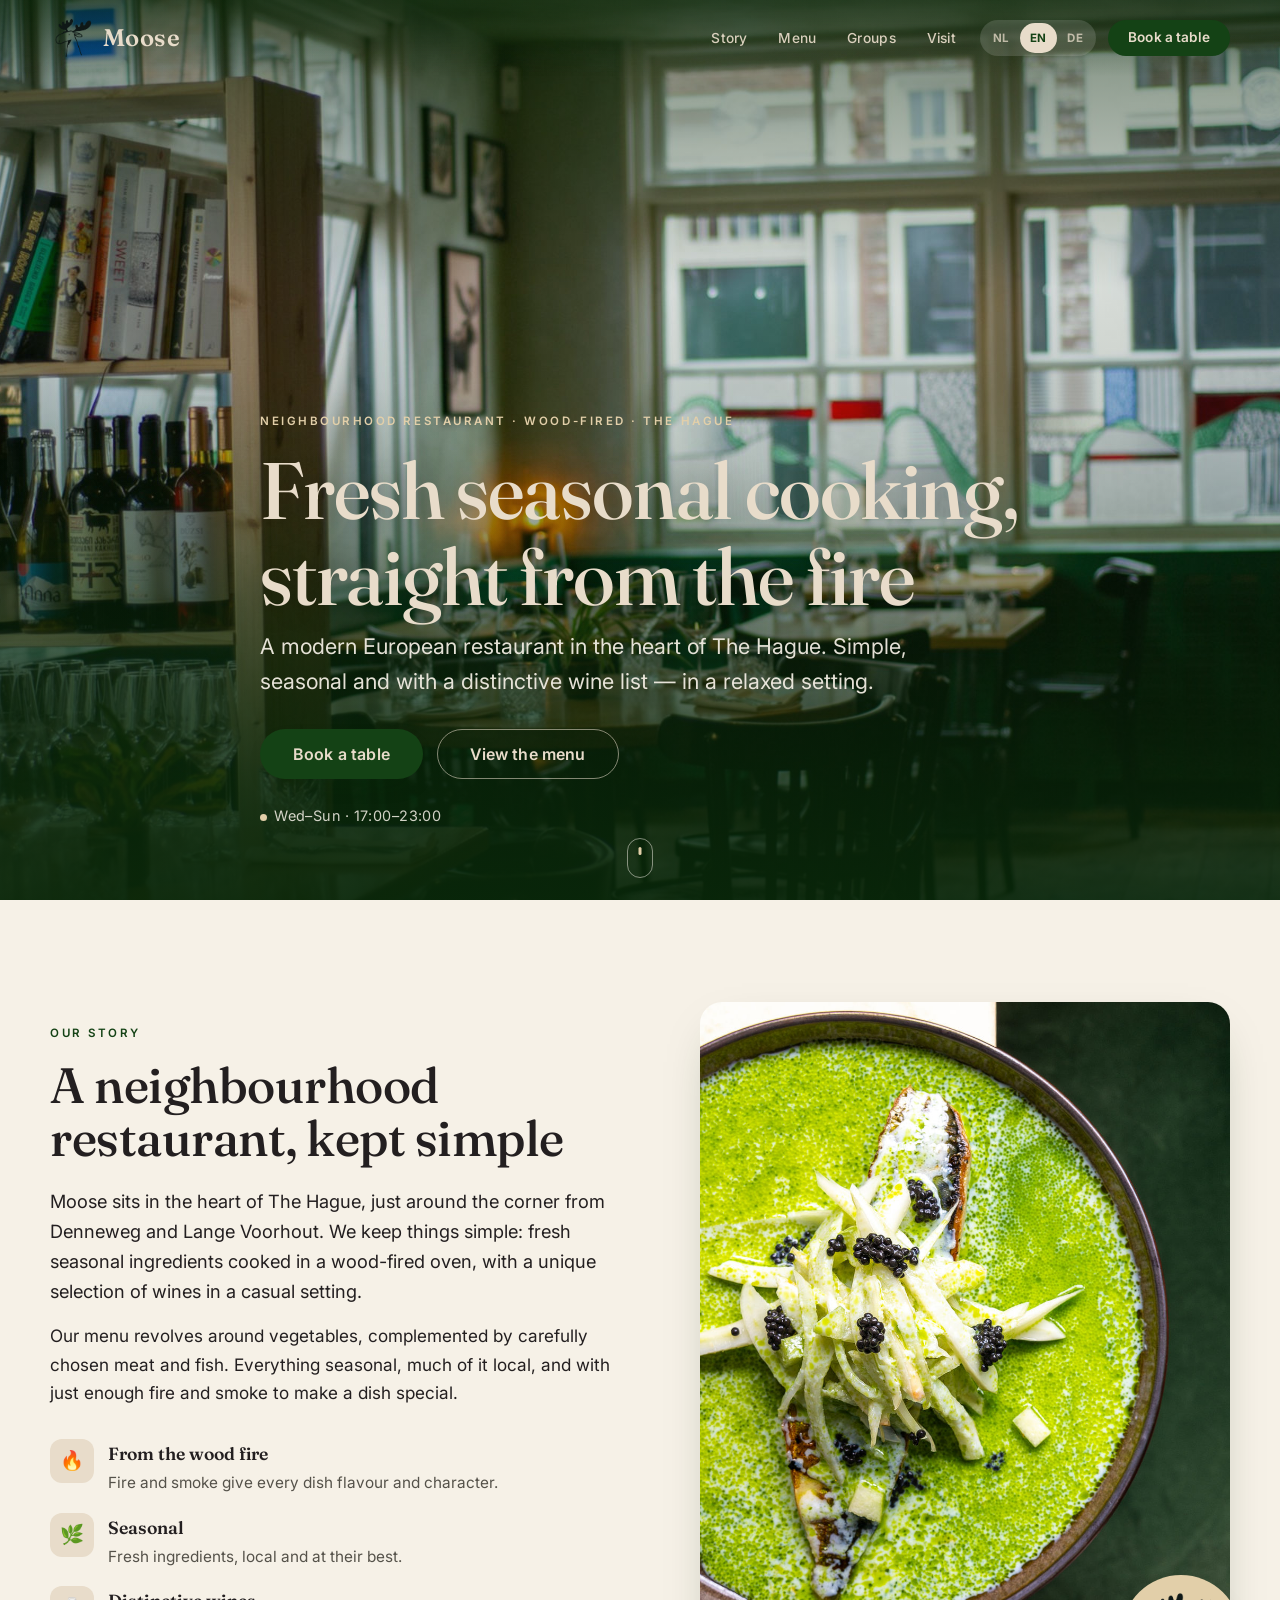
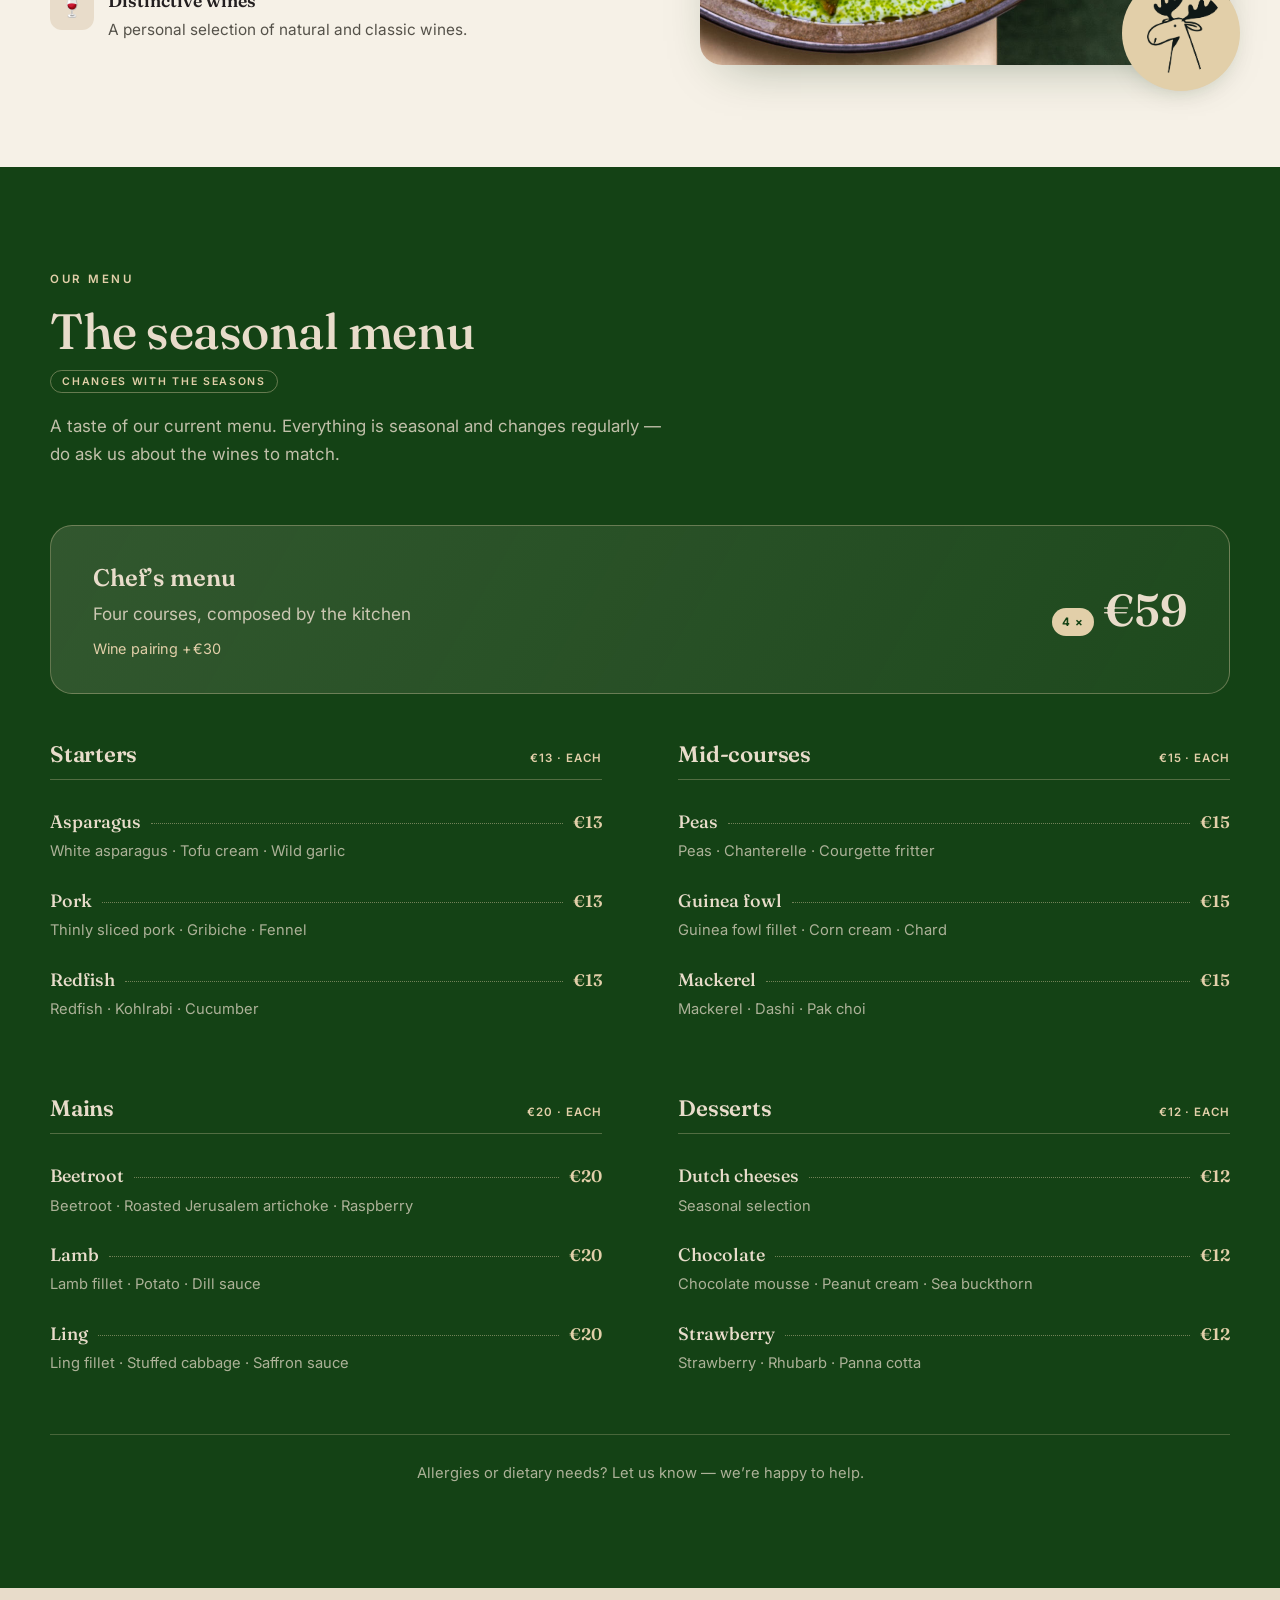
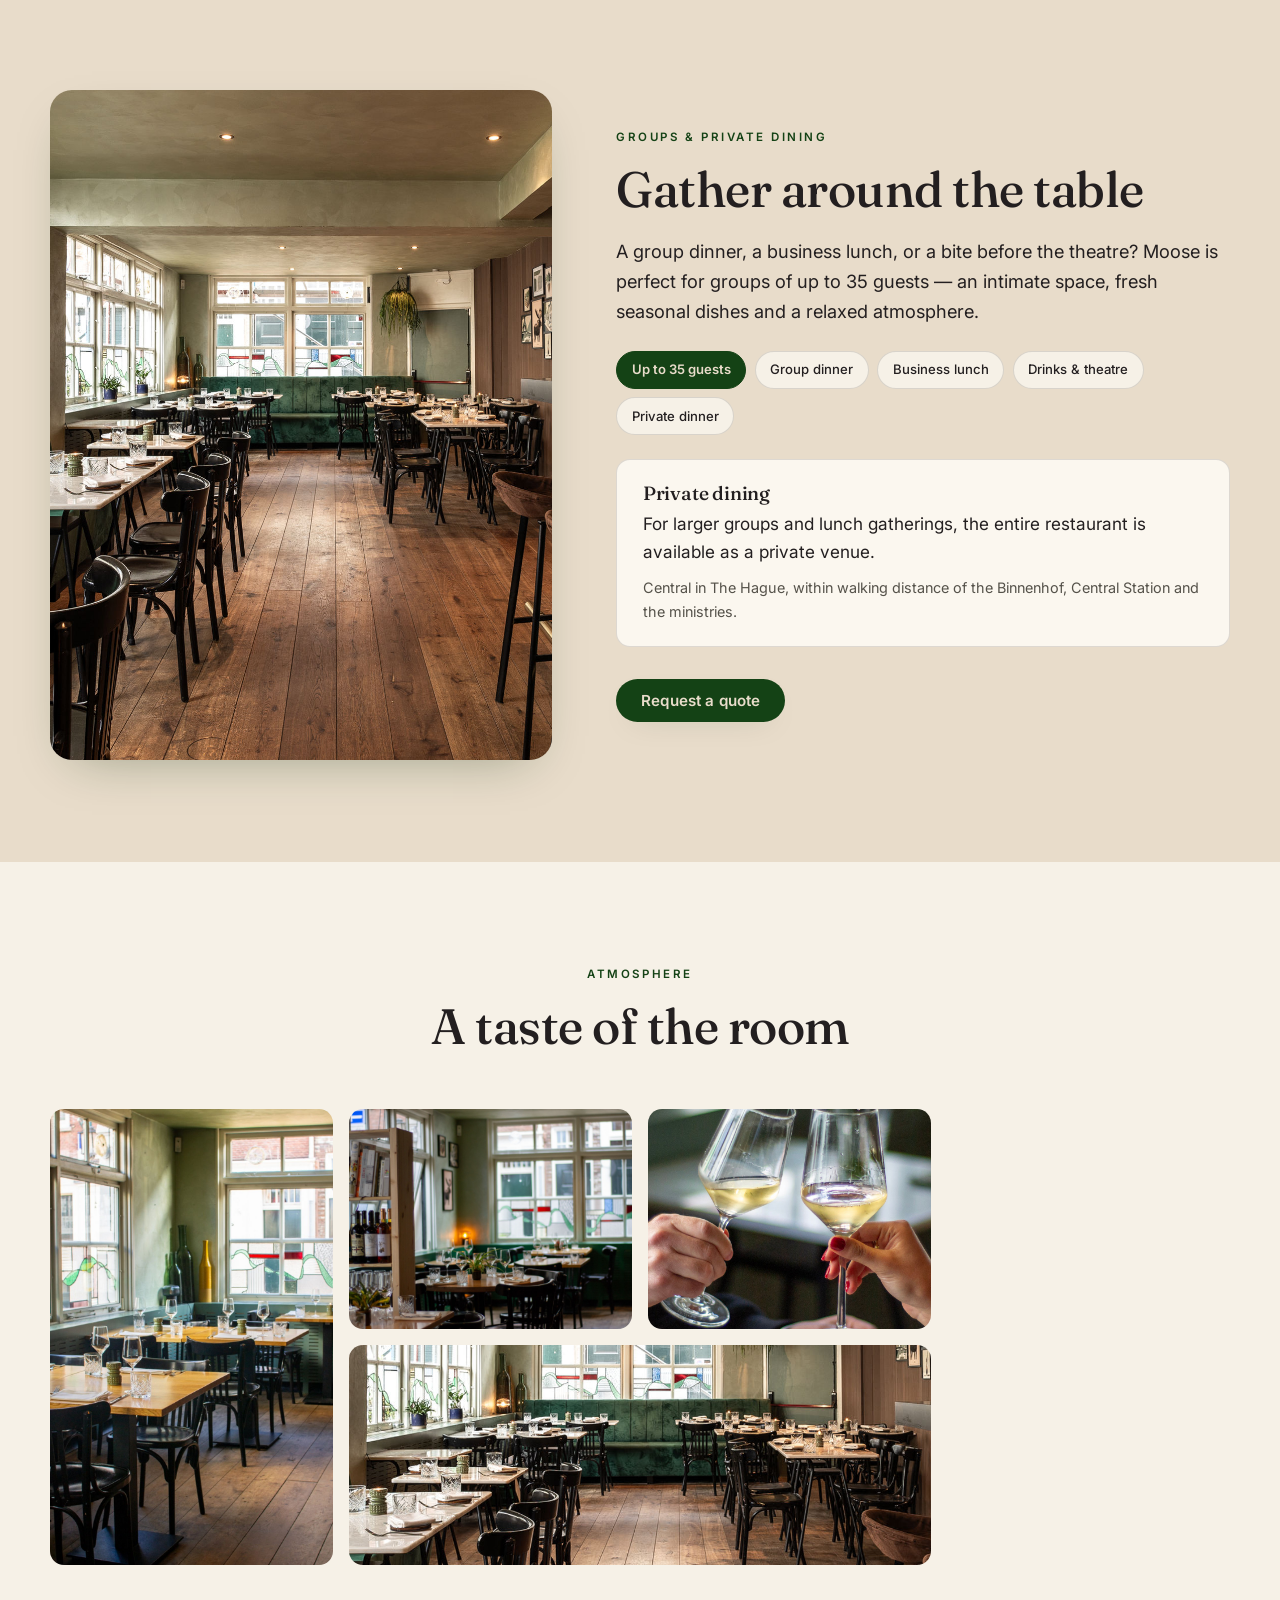
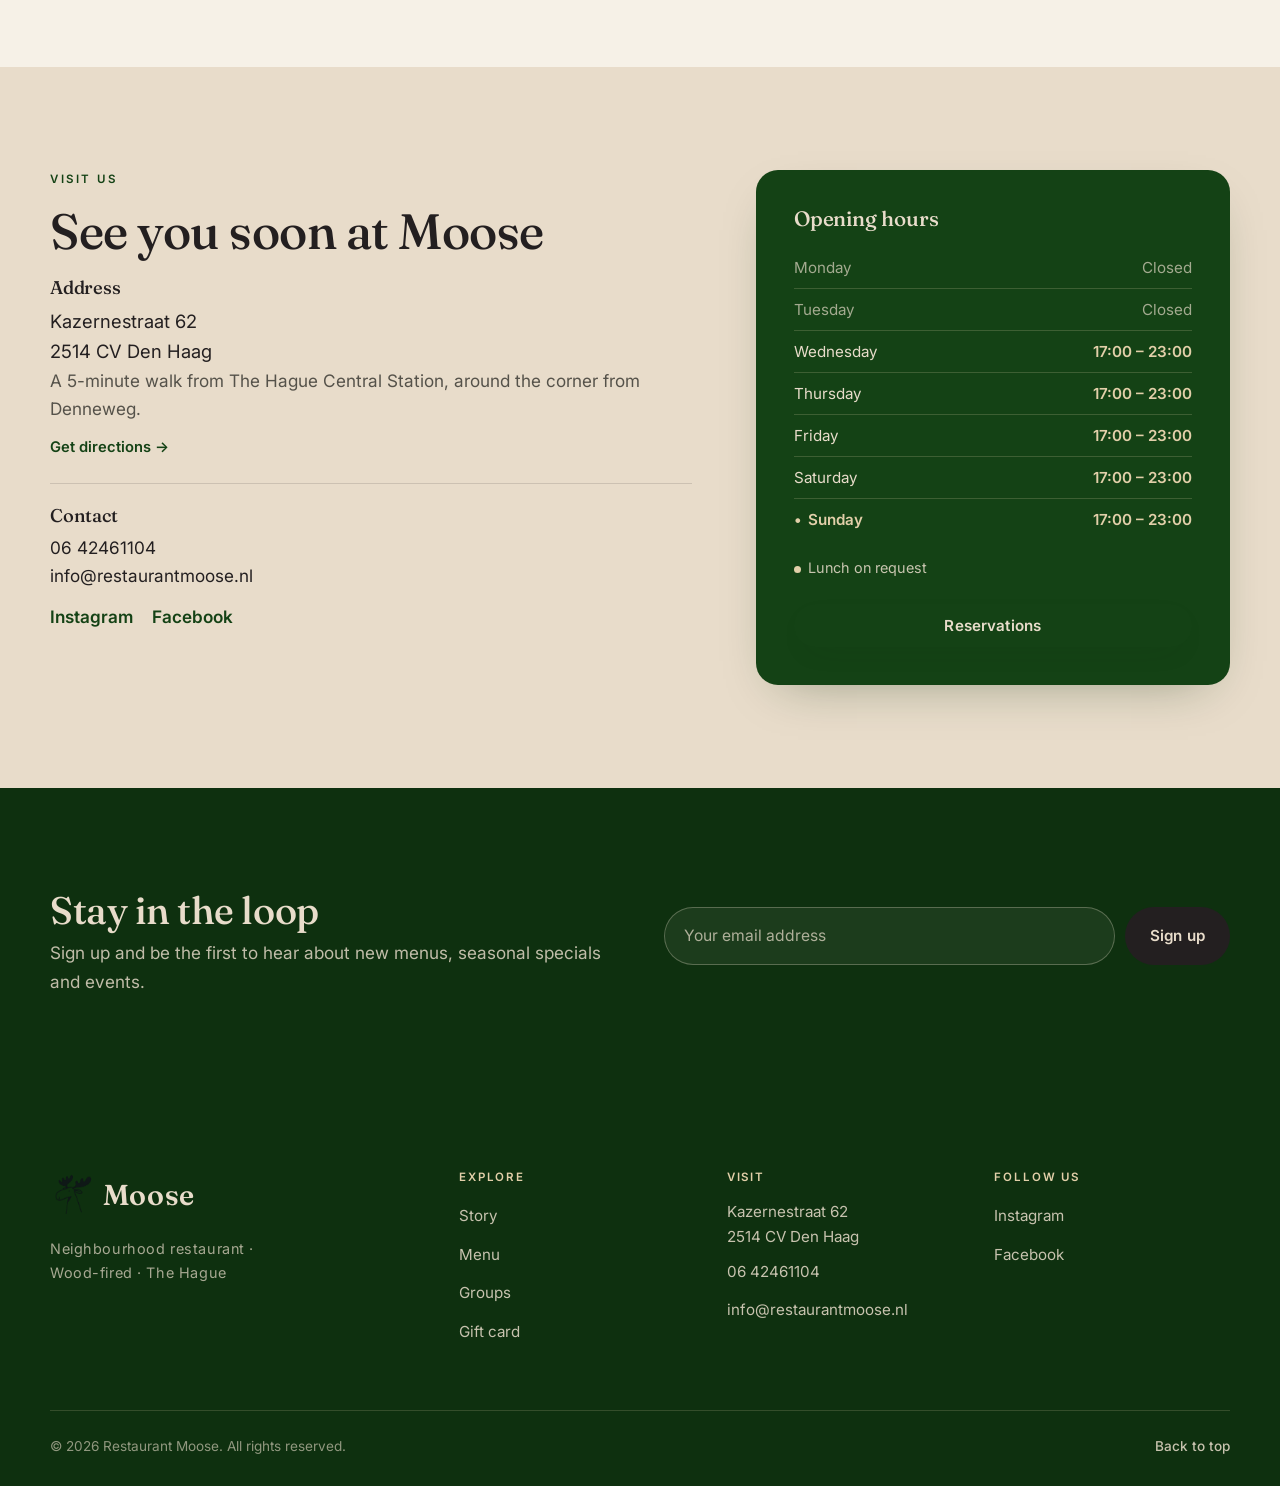
==== commit 13d45290: "Apply multi-agent review: a11y, SEO/GEO, responsive, robustness fixes Addresses 30 adversarially-ver" ====
--- a/index.html
+++ b/index.html
@@ -8,16 +8,27 @@
     <title data-i18n="meta.title">Restaurant Moose · Modern Europees restaurant in Den Haag</title>
     <meta name="description" data-i18n="meta.description" data-i18n-attr="content"
       content="Moose is een modern Europees buurtrestaurant in hartje Den Haag. Verse seizoenskeuken uit de houtoven en een bijzondere wijnkaart." />
-    <link rel="canonical" href="https://www.restaurantmoose.nl/" />
-
-    <!-- Open Graph / social -->
+    <link rel="canonical" href="https://www.restaurantmoose.nl/" id="canonicalLink" />
+
+    <!-- Language alternates — each language is crawlable via ?lang= -->
+    <link rel="alternate" hreflang="nl" href="https://www.restaurantmoose.nl/" />
+    <link rel="alternate" hreflang="en" href="https://www.restaurantmoose.nl/?lang=en" />
+    <link rel="alternate" hreflang="de" href="https://www.restaurantmoose.nl/?lang=de" />
+    <link rel="alternate" hreflang="x-default" href="https://www.restaurantmoose.nl/" />
+
+    <!-- Open Graph / social — static defaults (crawlers don't run JS) -->
     <meta property="og:type" content="restaurant" />
     <meta property="og:site_name" content="Restaurant Moose" />
-    <meta property="og:title" data-i18n="meta.title" data-i18n-attr="content" content="Restaurant Moose · Den Haag" />
-    <meta property="og:description" data-i18n="meta.description" data-i18n-attr="content" content="" />
-    <meta property="og:image" content="assets/img/hero-interior.jpg" />
+    <meta property="og:url" content="https://www.restaurantmoose.nl/" id="ogUrl" />
+    <meta property="og:title" data-i18n="meta.title" data-i18n-attr="content" content="Restaurant Moose · Modern Europees restaurant in Den Haag" />
+    <meta property="og:description" data-i18n="meta.description" data-i18n-attr="content" content="Modern Europees buurtrestaurant in hartje Den Haag. Verse seizoenskeuken uit de houtoven en een bijzondere wijnkaart." />
+    <meta property="og:image" content="https://www.restaurantmoose.nl/assets/img/hero-interior.jpg" />
+    <meta property="og:image:alt" content="Het interieur van Restaurant Moose in Den Haag" />
     <meta property="og:locale" content="nl_NL" />
     <meta name="twitter:card" content="summary_large_image" />
+    <meta name="twitter:title" content="Restaurant Moose · Modern Europees restaurant in Den Haag" />
+    <meta name="twitter:description" content="Verse seizoenskeuken uit de houtoven en een bijzondere wijnkaart, in hartje Den Haag." />
+    <meta name="twitter:image" content="https://www.restaurantmoose.nl/assets/img/hero-interior.jpg" />
 
     <!-- Favicon (the moose mark) -->
     <link rel="icon" type="image/png" href="assets/img/moose-head.png" />
@@ -45,7 +56,9 @@
         "telephone": "+31642461104",
         "email": "info@restaurantmoose.nl",
         "image": "https://www.restaurantmoose.nl/assets/img/hero-interior.jpg",
-        "acceptsReservations": "True",
+        "acceptsReservations": true,
+        "currenciesAccepted": "EUR",
+        "areaServed": "Den Haag",
         "address": {
           "@type": "PostalAddress",
           "streetAddress": "Kazernestraat 62",
@@ -53,7 +66,7 @@
           "addressLocality": "Den Haag",
           "addressCountry": "NL"
         },
-        "geo": { "@type": "GeoCoordinates", "latitude": 52.0827, "longitude": 4.3149 },
+        "geo": { "@type": "GeoCoordinates", "latitude": 52.0837, "longitude": 4.3121 },
         "openingHoursSpecification": [
           {
             "@type": "OpeningHoursSpecification",
@@ -62,6 +75,56 @@
             "closes": "23:00"
           }
         ],
+        "hasMenu": {
+          "@type": "Menu",
+          "inLanguage": "nl",
+          "hasMenuSection": [
+            {
+              "@type": "MenuSection",
+              "name": "Chef's menu",
+              "description": "Four courses, composed by the kitchen. Wine pairing +€30.",
+              "hasMenuItem": [
+                { "@type": "MenuItem", "name": "Chef's menu (4 courses)", "offers": { "@type": "Offer", "price": "59", "priceCurrency": "EUR" } }
+              ]
+            },
+            {
+              "@type": "MenuSection",
+              "name": "Starters",
+              "hasMenuItem": [
+                { "@type": "MenuItem", "name": "Asparagus", "description": "White asparagus, tofu cream, wild garlic", "offers": { "@type": "Offer", "price": "13", "priceCurrency": "EUR" } },
+                { "@type": "MenuItem", "name": "Pork", "description": "Thinly sliced pork, gribiche, fennel", "offers": { "@type": "Offer", "price": "13", "priceCurrency": "EUR" } },
+                { "@type": "MenuItem", "name": "Redfish", "description": "Redfish, kohlrabi, cucumber", "offers": { "@type": "Offer", "price": "13", "priceCurrency": "EUR" } }
+              ]
+            },
+            {
+              "@type": "MenuSection",
+              "name": "Mid-courses",
+              "hasMenuItem": [
+                { "@type": "MenuItem", "name": "Peas", "description": "Peas, chanterelle, courgette fritter", "offers": { "@type": "Offer", "price": "15", "priceCurrency": "EUR" } },
+                { "@type": "MenuItem", "name": "Guinea fowl", "description": "Guinea fowl fillet, corn cream, chard", "offers": { "@type": "Offer", "price": "15", "priceCurrency": "EUR" } },
+                { "@type": "MenuItem", "name": "Mackerel", "description": "Mackerel, dashi, pak choi", "offers": { "@type": "Offer", "price": "15", "priceCurrency": "EUR" } }
+              ]
+            },
+            {
+              "@type": "MenuSection",
+              "name": "Mains",
+              "hasMenuItem": [
+                { "@type": "MenuItem", "name": "Beetroot", "description": "Beetroot, roasted Jerusalem artichoke, raspberry", "offers": { "@type": "Offer", "price": "20", "priceCurrency": "EUR" } },
+                { "@type": "MenuItem", "name": "Lamb", "description": "Lamb fillet, potato, dill sauce", "offers": { "@type": "Offer", "price": "20", "priceCurrency": "EUR" } },
+                { "@type": "MenuItem", "name": "Ling", "description": "Ling fillet, stuffed cabbage, saffron sauce", "offers": { "@type": "Offer", "price": "20", "priceCurrency": "EUR" } }
+              ]
+            },
+            {
+              "@type": "MenuSection",
+              "name": "Desserts",
+              "hasMenuItem": [
+                { "@type": "MenuItem", "name": "Dutch cheeses", "offers": { "@type": "Offer", "price": "12", "priceCurrency": "EUR" } },
+                { "@type": "MenuItem", "name": "Chocolate", "description": "Chocolate mousse, peanut cream, sea buckthorn", "offers": { "@type": "Offer", "price": "12", "priceCurrency": "EUR" } },
+                { "@type": "MenuItem", "name": "Strawberry", "description": "Strawberry, rhubarb, panna cotta", "offers": { "@type": "Offer", "price": "12", "priceCurrency": "EUR" } }
+              ]
+            }
+          ]
+        },
         "sameAs": [
           "https://www.instagram.com/restaurant.moose/",
           "https://www.facebook.com/profile.php?id=61554885102522"
@@ -90,9 +153,9 @@
 
         <div class="header-actions">
           <div class="lang-switch" role="group" aria-label="Taal / Language">
-            <button type="button" class="lang-btn" data-lang="nl">NL</button>
-            <button type="button" class="lang-btn" data-lang="en">EN</button>
-            <button type="button" class="lang-btn" data-lang="de">DE</button>
+            <button type="button" class="lang-btn" data-lang="nl" aria-label="Nederlands" lang="nl">NL</button>
+            <button type="button" class="lang-btn" data-lang="en" aria-label="English" lang="en">EN</button>
+            <button type="button" class="lang-btn" data-lang="de" aria-label="Deutsch" lang="de">DE</button>
           </div>
           <button type="button" class="btn btn-primary btn-reserve" data-reserve data-i18n="nav.reserve">
             Reserveren
@@ -128,13 +191,14 @@
     <span id="top"></span>
 
     <main id="main">
+      <p id="langStatus" class="sr-only" role="status" aria-live="polite"></p>
       <!-- ===================== HERO ===================== -->
       <section class="hero" id="hero">
         <div class="hero-media">
           <img src="assets/img/hero-interior.jpg" alt="Het interieur van Restaurant Moose in Den Haag" fetchpriority="high" />
           <div class="hero-overlay"></div>
         </div>
-        <div class="hero-content reveal">
+        <div class="hero-content">
           <p class="eyebrow eyebrow-light" data-i18n="hero.eyebrow">Buurtrestaurant · Houtoven · Den Haag</p>
           <h1 class="hero-title" data-i18n="hero.title">Verse seizoenskeuken, recht uit de houtoven</h1>
           <p class="hero-subtitle" data-i18n="hero.subtitle">
@@ -208,7 +272,7 @@
             <div class="chef-price"><span class="chef-courses" id="chefCourses">4</span><span class="chef-amount">€59</span></div>
           </div>
 
-          <div class="menu-grid" id="menuGrid" aria-live="polite"></div>
+          <div class="menu-grid" id="menuGrid"></div>
 
           <p class="menu-allergy reveal" data-i18n="menu.allergy"></p>
         </div>
@@ -308,7 +372,7 @@
             <label class="sr-only" for="newsEmail" data-i18n="news.placeholder">Je e-mailadres</label>
             <input type="email" id="newsEmail" name="email" required data-i18n="news.placeholder" data-i18n-attr="placeholder" placeholder="Je e-mailadres" />
             <button type="submit" class="btn btn-dark" data-i18n="news.button">Inschrijven</button>
-            <p class="news-success" id="newsSuccess" role="status" hidden data-i18n="news.success"></p>
+            <p class="news-success" id="newsSuccess" role="status" aria-live="polite"></p>
           </form>
         </div>
       </section>
@@ -326,7 +390,7 @@
         </div>
 
         <div class="footer-col">
-          <h4 data-i18n="footer.explore">Ontdek</h4>
+          <h3 data-i18n="footer.explore">Ontdek</h3>
           <a href="#about" data-i18n="nav.about">Verhaal</a>
           <a href="#menu" data-i18n="nav.menu">Menu</a>
           <a href="#groups" data-i18n="nav.groups">Groepen</a>
@@ -334,14 +398,14 @@
         </div>
 
         <div class="footer-col">
-          <h4 data-i18n="footer.visit">Bezoek</h4>
+          <h3 data-i18n="footer.visit">Bezoek</h3>
           <p>Kazernestraat 62<br />2514 CV Den Haag</p>
           <a href="tel:+31642461104">06 42461104</a>
           <a href="mailto:info@restaurantmoose.nl">info@restaurantmoose.nl</a>
         </div>
 
         <div class="footer-col">
-          <h4 data-i18n="footer.follow">Volg ons</h4>
+          <h3 data-i18n="footer.follow">Volg ons</h3>
           <a id="igLinkF" href="#" target="_blank" rel="noopener">Instagram</a>
           <a id="fbLinkF" href="#" target="_blank" rel="noopener">Facebook</a>
         </div>
@@ -355,7 +419,7 @@
     <!-- ===================== RESERVE MODAL ===================== -->
     <div class="modal" id="reserveModal" hidden>
       <div class="modal-scrim" data-modal-close></div>
-      <div class="modal-dialog" role="dialog" aria-modal="true" aria-labelledby="reserveTitle">
+      <div class="modal-dialog" role="dialog" aria-modal="true" aria-labelledby="reserveTitle" tabindex="-1">
         <button type="button" class="modal-close" data-modal-close aria-label="Sluiten">&times;</button>
         <img class="modal-mark" src="assets/img/moose-head.png" alt="" width="56" height="56" />
         <h2 id="reserveTitle" data-i18n="reserve.title">Reserveren</h2>
--- a/css/styles.css
+++ b/css/styles.css
@@ -35,7 +35,7 @@
 *, *::before, *::after { box-sizing: border-box; }
 * { margin: 0; }
 [hidden] { display: none !important; }
-html { scroll-behavior: smooth; -webkit-text-size-adjust: 100%; }
+html { scroll-behavior: smooth; -webkit-text-size-adjust: 100%; scroll-padding-top: var(--header-h); }
 html:focus-within { scroll-behavior: smooth; }
 
 body {
@@ -164,7 +164,11 @@
 
 .btn-reserve { --btn-py: 0.62rem; --btn-px: 1.2rem; font-size: 0.85rem; }
 
-/* Header state: solid after scroll */
+/* Header state: subtle scrim over the hero photo before scroll (keeps the
+   cream nav/language text legible over bright image areas), solid after scroll */
+.site-header[data-state="top"] {
+  background: linear-gradient(180deg, rgba(9, 40, 10, 0.5), rgba(9, 40, 10, 0));
+}
 .site-header[data-state="scrolled"] {
   background: rgba(9, 40, 10, 0.92);
   backdrop-filter: blur(10px) saturate(1.2);
@@ -335,7 +339,9 @@
 .hours-table tr:last-child td { border-bottom: 0; }
 .hours-table td:last-child { text-align: right; color: rgba(232,220,202,0.85); }
 .hours-table tr.is-open td:last-child { color: var(--sand); font-weight: 600; }
-.hours-table tr.is-closed td { color: rgba(232,220,202,0.5); }
+.hours-table tr.is-closed td { color: rgba(232,220,202,0.68); }
+.hours-table tr.is-today td:first-child { color: var(--sand); font-weight: 600; }
+.hours-table tr.is-today td:first-child::before { content: "•"; margin-right: 0.4em; }
 .lunch-note { margin: 1rem 0 1.5rem; font-size: 0.9rem; color: rgba(232,220,202,0.85); }
 .lunch-note .dot { background: var(--sand); }
 
@@ -349,7 +355,7 @@
   flex: 1; min-width: 200px; padding: 0.95rem 1.2rem; border-radius: 999px; border: 1.5px solid rgba(232,220,202,0.3);
   background: rgba(246,241,231,0.06); color: var(--cream); font: inherit; font-size: 0.98rem;
 }
-.newsletter-form input::placeholder { color: rgba(232,220,202,0.55); }
+.newsletter-form input::placeholder { color: rgba(232,220,202,0.72); }
 .newsletter-form input:focus-visible { outline: none; border-color: var(--sand); background: rgba(246,241,231,0.1); }
 .news-success { flex-basis: 100%; color: var(--sand); font-size: 0.95rem; margin-top: 0.3rem; }
 
@@ -358,8 +364,9 @@
 .footer-grid { display: grid; grid-template-columns: 1.6fr 1fr 1fr 1fr; gap: 2rem; padding-bottom: 2.5rem; }
 .brand-footer .brand-name { color: var(--cream); font-size: 1.8rem; }
 .footer-tagline { margin-top: 0.8rem; color: rgba(232,220,202,0.7); font-size: 0.9rem; letter-spacing: 0.04em; max-width: 26ch; }
-.footer-col h4 { font-family: var(--font-body); font-size: 0.72rem; text-transform: uppercase; letter-spacing: 0.16em; color: var(--sand); margin-bottom: 1rem; font-weight: 600; }
-.footer-col a, .footer-col p { display: block; color: rgba(232,220,202,0.85); font-size: 0.95rem; margin-bottom: 0.55rem; transition: color 0.25s; }
+.footer-col h3 { font-family: var(--font-body); font-size: 0.72rem; text-transform: uppercase; letter-spacing: 0.16em; color: var(--sand); margin-bottom: 1rem; font-weight: 600; }
+.footer-col a, .footer-col p { display: block; color: rgba(232,220,202,0.85); font-size: 0.95rem; margin-bottom: 0.35rem; padding: 0.25rem 0; transition: color 0.25s; }
+.footer-col p { padding: 0; }
 .footer-col a:hover { color: var(--cream); }
 .footer-bar {
   display: flex; align-items: center; justify-content: space-between; gap: 1rem; flex-wrap: wrap;
@@ -392,8 +399,10 @@
 @keyframes pop { from { opacity: 0; transform: translateY(14px) scale(0.98); } }
 
 /* ------------------------------ Reveal anim ------------------------------- */
-.reveal { opacity: 0; transform: translateY(26px); transition: opacity 0.8s var(--ease), transform 0.8s var(--ease); }
-.reveal.in { opacity: 1; transform: none; }
+/* Reveal only hides content when JS is present (html.js), so a failed/blocked
+   script can never leave the hero or any section permanently invisible. */
+.js .reveal { opacity: 0; transform: translateY(26px); transition: opacity 0.8s var(--ease), transform 0.8s var(--ease); }
+.js .reveal.in { opacity: 1; transform: none; }
 
 /* ------------------------------ Responsive -------------------------------- */
 @media (max-width: 900px) {
@@ -405,7 +414,14 @@
   .about-media { order: -1; max-width: 460px; }
   .groups-media { max-width: 460px; }
   .menu-grid { grid-template-columns: 1fr; gap: 2.5rem; }
-  .gallery-grid { grid-auto-rows: 180px; }
+  .gallery-grid { grid-template-columns: 1fr 1fr; grid-auto-rows: 200px; }
+  /* Finger-friendly language control in the drawer (only lang switcher on mobile) */
+  .mobile-nav-foot .lang-switch { gap: 4px; padding: 4px; }
+  .mobile-nav-foot .lang-btn { min-height: 44px; padding: 0.55rem 1rem; font-size: 0.82rem; }
+}
+/* Scroll cue would overlap the hero hours line on short/landscape/narrow screens */
+@media (max-height: 720px), (max-width: 560px) {
+  .scroll-cue { display: none; }
 }
 @media (max-width: 560px) {
   :root { --header-h: 66px; }
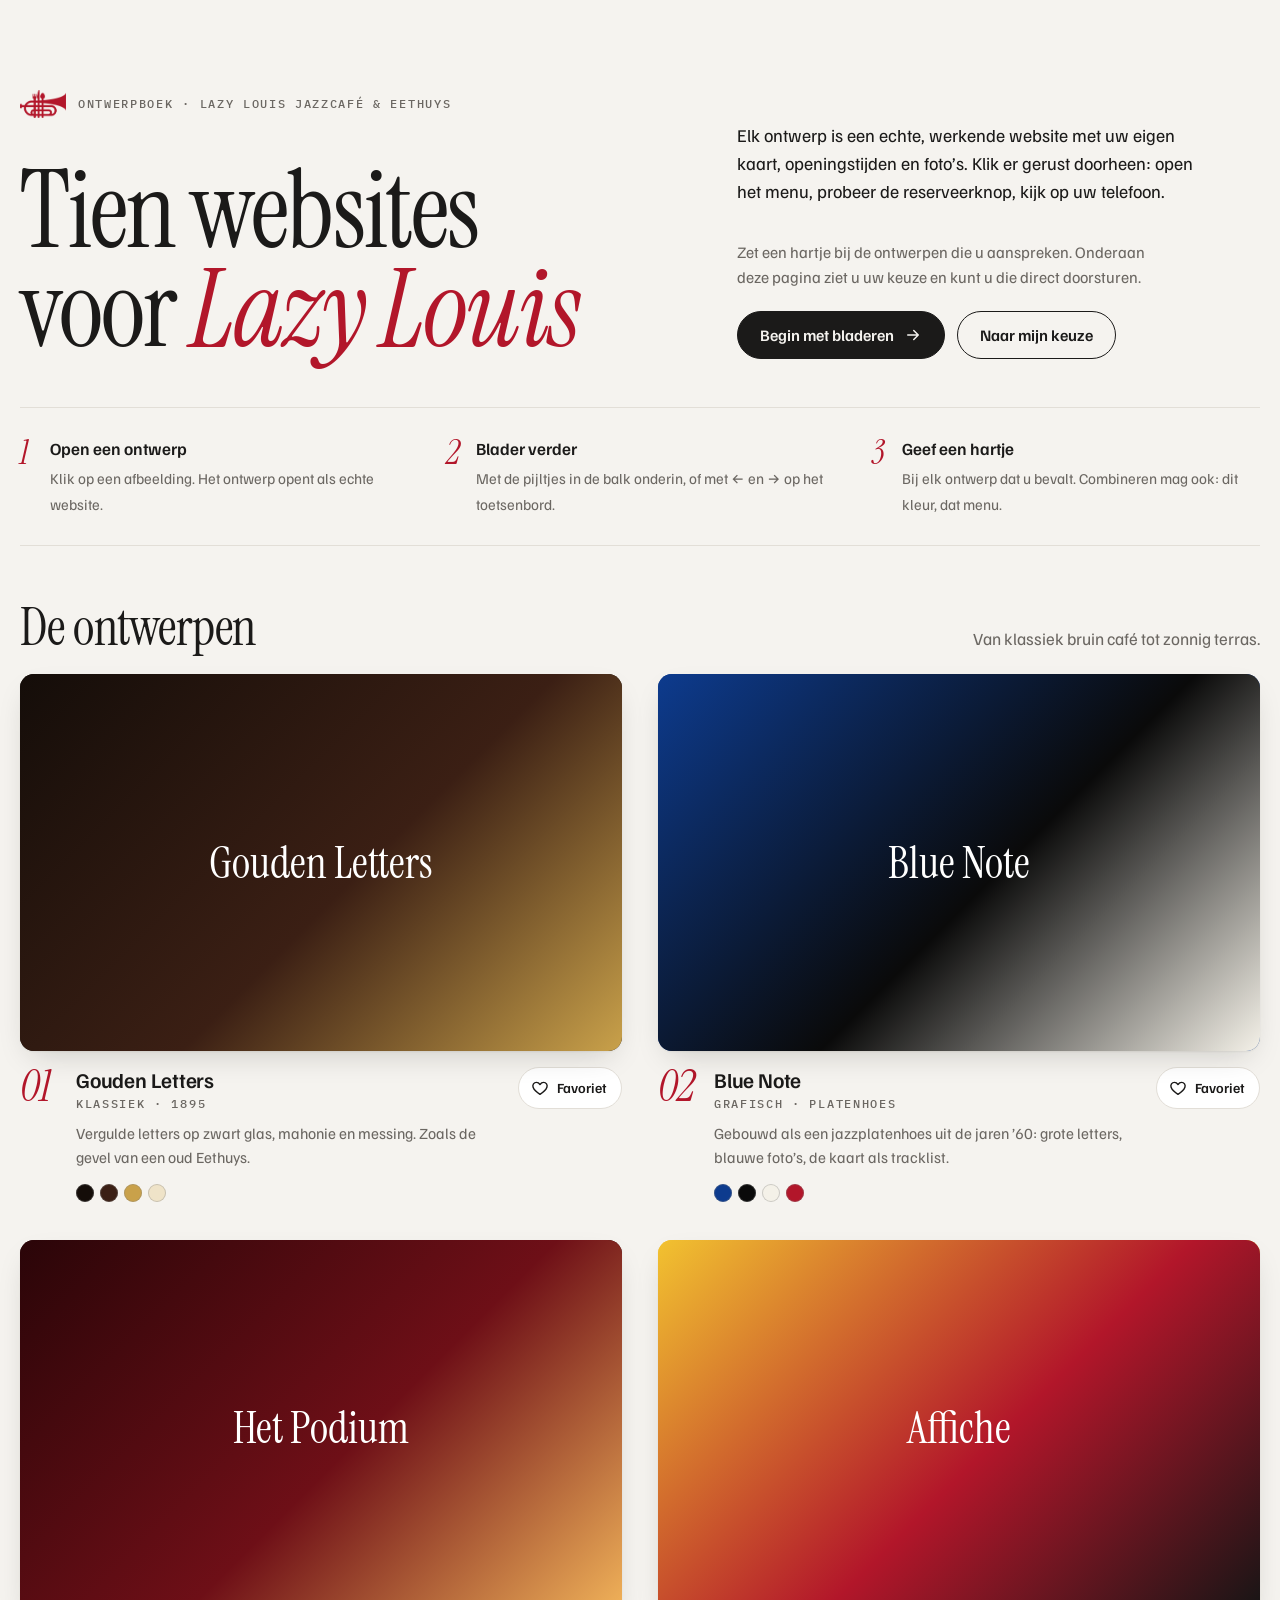
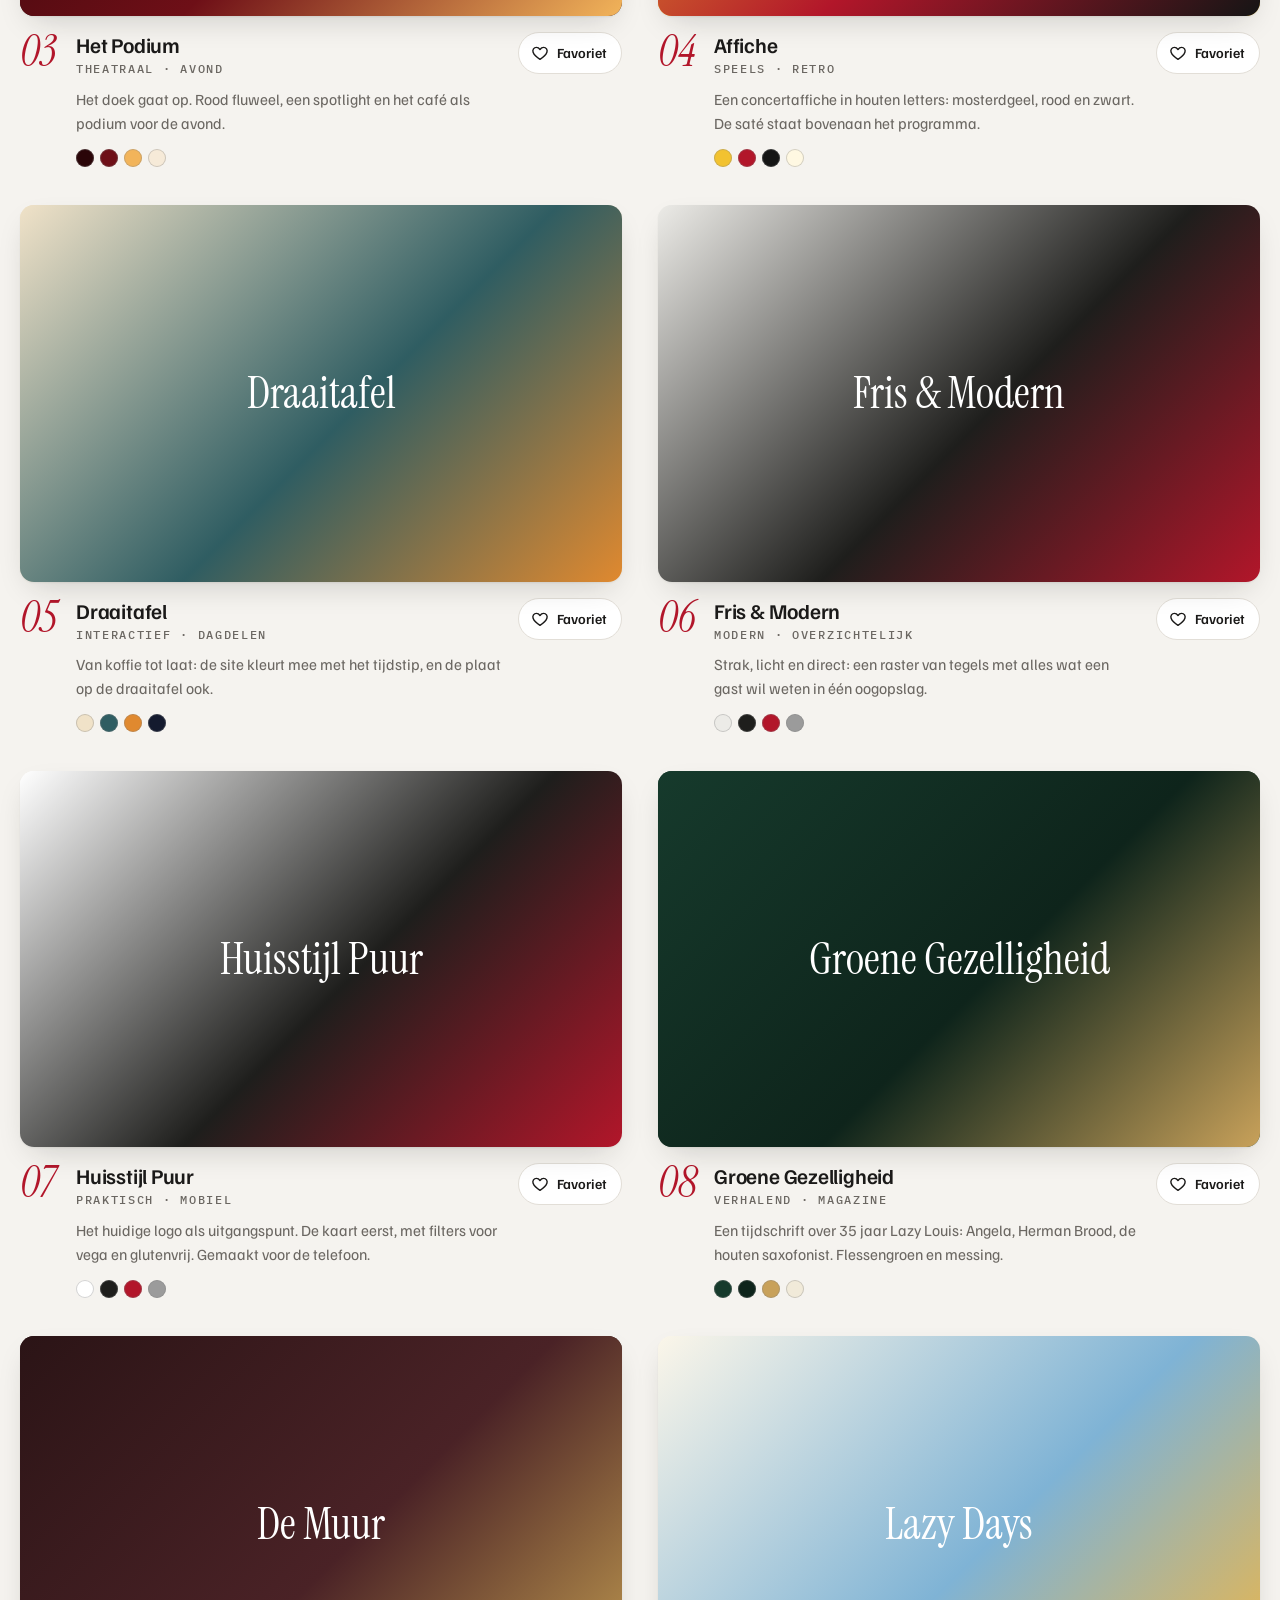
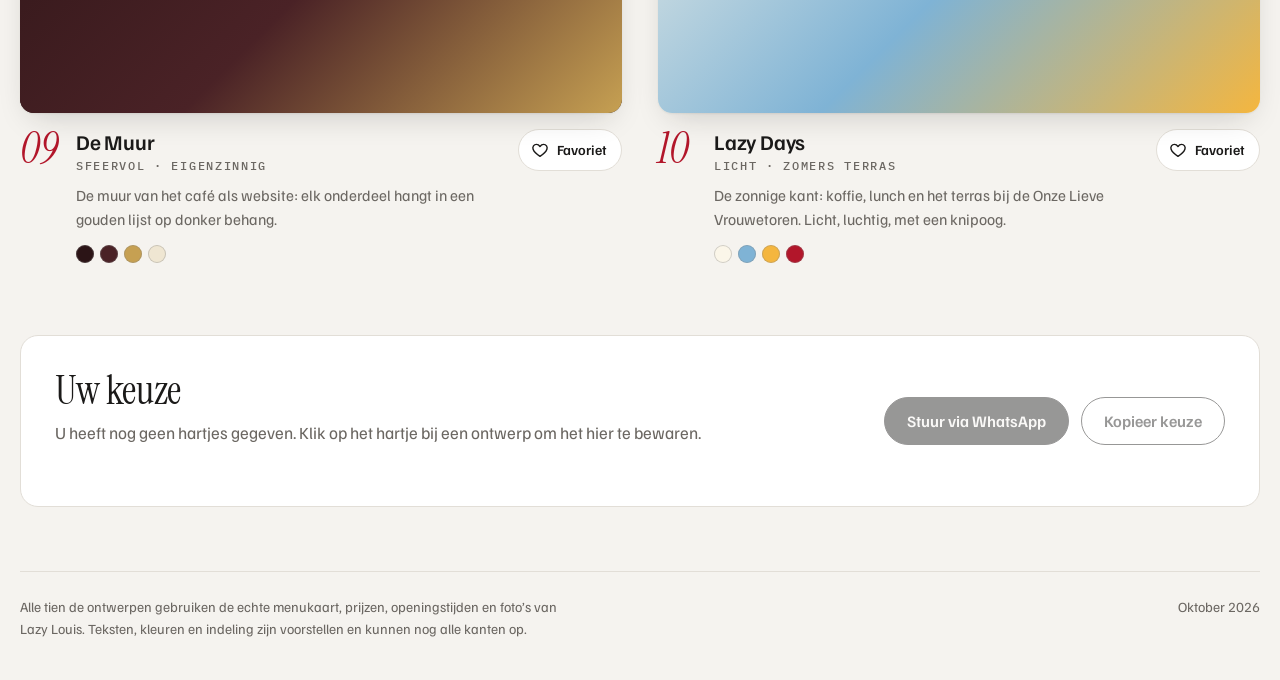
==== commit 3b77c5e1: "Start Lazy Louis ontwerpboek: shared data, assets, page-flip bar and cover page Moves the previous R" ====
--- a/index.html
+++ b/index.html
@@ -1,446 +1,408 @@
-<!DOCTYPE html>
+<!doctype html>
 <html lang="nl">
-  <head>
-    <meta charset="UTF-8" />
-    <meta name="viewport" content="width=device-width, initial-scale=1.0" />
-    <meta name="theme-color" content="#144215" />
-
-    <title data-i18n="meta.title">Restaurant Moose · Modern Europees restaurant in Den Haag</title>
-    <meta name="description" data-i18n="meta.description" data-i18n-attr="content"
-      content="Moose is een modern Europees buurtrestaurant in hartje Den Haag. Verse seizoenskeuken uit de houtoven en een bijzondere wijnkaart." />
-    <link rel="canonical" href="https://www.restaurantmoose.nl/" id="canonicalLink" />
-
-    <!-- Language alternates — each language is crawlable via ?lang= -->
-    <link rel="alternate" hreflang="nl" href="https://www.restaurantmoose.nl/" />
-    <link rel="alternate" hreflang="en" href="https://www.restaurantmoose.nl/?lang=en" />
-    <link rel="alternate" hreflang="de" href="https://www.restaurantmoose.nl/?lang=de" />
-    <link rel="alternate" hreflang="x-default" href="https://www.restaurantmoose.nl/" />
-
-    <!-- Open Graph / social — static defaults (crawlers don't run JS) -->
-    <meta property="og:type" content="restaurant" />
-    <meta property="og:site_name" content="Restaurant Moose" />
-    <meta property="og:url" content="https://www.restaurantmoose.nl/" id="ogUrl" />
-    <meta property="og:title" data-i18n="meta.title" data-i18n-attr="content" content="Restaurant Moose · Modern Europees restaurant in Den Haag" />
-    <meta property="og:description" data-i18n="meta.description" data-i18n-attr="content" content="Modern Europees buurtrestaurant in hartje Den Haag. Verse seizoenskeuken uit de houtoven en een bijzondere wijnkaart." />
-    <meta property="og:image" content="https://www.restaurantmoose.nl/assets/img/hero-interior.jpg" />
-    <meta property="og:image:alt" content="Het interieur van Restaurant Moose in Den Haag" />
-    <meta property="og:locale" content="nl_NL" />
-    <meta name="twitter:card" content="summary_large_image" />
-    <meta name="twitter:title" content="Restaurant Moose · Modern Europees restaurant in Den Haag" />
-    <meta name="twitter:description" content="Verse seizoenskeuken uit de houtoven en een bijzondere wijnkaart, in hartje Den Haag." />
-    <meta name="twitter:image" content="https://www.restaurantmoose.nl/assets/img/hero-interior.jpg" />
-
-    <!-- Favicon (the moose mark) -->
-    <link rel="icon" type="image/png" href="assets/img/moose-head.png" />
-    <link rel="apple-touch-icon" href="assets/img/moose-head.png" />
-
-    <!-- Fonts -->
-    <link rel="preconnect" href="https://fonts.googleapis.com" />
-    <link rel="preconnect" href="https://fonts.gstatic.com" crossorigin />
-    <link
-      href="https://fonts.googleapis.com/css2?family=Fraunces:ital,opsz,wght@0,9..144,400;0,9..144,500;0,9..144,600;1,9..144,400&family=Inter:wght@400;500;600&display=swap"
-      rel="stylesheet" />
-
-    <link rel="stylesheet" href="css/styles.css" />
-
-    <!-- Structured data — helps Google & AI answer engines understand the restaurant -->
-    <script type="application/ld+json">
-      {
-        "@context": "https://schema.org",
-        "@type": "Restaurant",
-        "name": "Restaurant Moose",
-        "description": "Modern European neighbourhood restaurant in the heart of The Hague. Fresh seasonal cooking from a wood-fired oven and a distinctive wine list.",
-        "servesCuisine": ["Modern European", "Seasonal"],
-        "priceRange": "€€",
-        "url": "https://www.restaurantmoose.nl/",
-        "telephone": "+31642461104",
-        "email": "info@restaurantmoose.nl",
-        "image": "https://www.restaurantmoose.nl/assets/img/hero-interior.jpg",
-        "acceptsReservations": true,
-        "currenciesAccepted": "EUR",
-        "areaServed": "Den Haag",
-        "address": {
-          "@type": "PostalAddress",
-          "streetAddress": "Kazernestraat 62",
-          "postalCode": "2514 CV",
-          "addressLocality": "Den Haag",
-          "addressCountry": "NL"
-        },
-        "geo": { "@type": "GeoCoordinates", "latitude": 52.0837, "longitude": 4.3121 },
-        "openingHoursSpecification": [
-          {
-            "@type": "OpeningHoursSpecification",
-            "dayOfWeek": ["Wednesday", "Thursday", "Friday", "Saturday", "Sunday"],
-            "opens": "17:00",
-            "closes": "23:00"
-          }
-        ],
-        "hasMenu": {
-          "@type": "Menu",
-          "inLanguage": "nl",
-          "hasMenuSection": [
-            {
-              "@type": "MenuSection",
-              "name": "Chef's menu",
-              "description": "Four courses, composed by the kitchen. Wine pairing +€30.",
-              "hasMenuItem": [
-                { "@type": "MenuItem", "name": "Chef's menu (4 courses)", "offers": { "@type": "Offer", "price": "59", "priceCurrency": "EUR" } }
-              ]
-            },
-            {
-              "@type": "MenuSection",
-              "name": "Starters",
-              "hasMenuItem": [
-                { "@type": "MenuItem", "name": "Asparagus", "description": "White asparagus, tofu cream, wild garlic", "offers": { "@type": "Offer", "price": "13", "priceCurrency": "EUR" } },
-                { "@type": "MenuItem", "name": "Pork", "description": "Thinly sliced pork, gribiche, fennel", "offers": { "@type": "Offer", "price": "13", "priceCurrency": "EUR" } },
-                { "@type": "MenuItem", "name": "Redfish", "description": "Redfish, kohlrabi, cucumber", "offers": { "@type": "Offer", "price": "13", "priceCurrency": "EUR" } }
-              ]
-            },
-            {
-              "@type": "MenuSection",
-              "name": "Mid-courses",
-              "hasMenuItem": [
-                { "@type": "MenuItem", "name": "Peas", "description": "Peas, chanterelle, courgette fritter", "offers": { "@type": "Offer", "price": "15", "priceCurrency": "EUR" } },
-                { "@type": "MenuItem", "name": "Guinea fowl", "description": "Guinea fowl fillet, corn cream, chard", "offers": { "@type": "Offer", "price": "15", "priceCurrency": "EUR" } },
-                { "@type": "MenuItem", "name": "Mackerel", "description": "Mackerel, dashi, pak choi", "offers": { "@type": "Offer", "price": "15", "priceCurrency": "EUR" } }
-              ]
-            },
-            {
-              "@type": "MenuSection",
-              "name": "Mains",
-              "hasMenuItem": [
-                { "@type": "MenuItem", "name": "Beetroot", "description": "Beetroot, roasted Jerusalem artichoke, raspberry", "offers": { "@type": "Offer", "price": "20", "priceCurrency": "EUR" } },
-                { "@type": "MenuItem", "name": "Lamb", "description": "Lamb fillet, potato, dill sauce", "offers": { "@type": "Offer", "price": "20", "priceCurrency": "EUR" } },
-                { "@type": "MenuItem", "name": "Ling", "description": "Ling fillet, stuffed cabbage, saffron sauce", "offers": { "@type": "Offer", "price": "20", "priceCurrency": "EUR" } }
-              ]
-            },
-            {
-              "@type": "MenuSection",
-              "name": "Desserts",
-              "hasMenuItem": [
-                { "@type": "MenuItem", "name": "Dutch cheeses", "offers": { "@type": "Offer", "price": "12", "priceCurrency": "EUR" } },
-                { "@type": "MenuItem", "name": "Chocolate", "description": "Chocolate mousse, peanut cream, sea buckthorn", "offers": { "@type": "Offer", "price": "12", "priceCurrency": "EUR" } },
-                { "@type": "MenuItem", "name": "Strawberry", "description": "Strawberry, rhubarb, panna cotta", "offers": { "@type": "Offer", "price": "12", "priceCurrency": "EUR" } }
-              ]
-            }
-          ]
-        },
-        "sameAs": [
-          "https://www.instagram.com/restaurant.moose/",
-          "https://www.facebook.com/profile.php?id=61554885102522"
-        ]
-      }
-    </script>
-  </head>
-
-  <body>
-    <a class="skip-link" href="#main" data-i18n="skip.link">Naar hoofdinhoud</a>
-
-    <!-- ===================== HEADER ===================== -->
-    <header class="site-header" id="siteHeader" data-state="top">
-      <div class="header-inner">
-        <a class="brand" href="#top" aria-label="Restaurant Moose">
-          <img class="brand-mark" src="assets/img/moose-head.png" alt="" width="44" height="44" />
-          <span class="brand-name">Moose</span>
+<head>
+<meta charset="utf-8">
+<meta name="viewport" content="width=device-width, initial-scale=1, viewport-fit=cover">
+<title>Lazy Louis Ontwerpboek</title>
+<meta name="claude:viewport-fit-sides" content="cover">
+<meta name="description" content="Tien klikbare website-ontwerpen voor Lazy Louis Jazzcafé & Eethuys in Amersfoort.">
+<link rel="icon" href="assets/brand/trumpet.png">
+<link rel="preconnect" href="https://fonts.googleapis.com">
+<link rel="preconnect" href="https://fonts.gstatic.com" crossorigin>
+<link rel="stylesheet" href="https://fonts.googleapis.com/css2?family=Instrument+Serif:ital@0;1&family=Familjen+Grotesk:wght@400;500;600;700&family=IBM+Plex+Mono:wght@400;500&display=swap">
+<style>
+/* Layout: a book's table of contents — title page, how-to, then ten chapters as large preview cards. */
+:root {
+  --bg: #f5f3ef;
+  --surface: #ffffff;
+  --fg: #1b1a19;
+  --muted: #6b6762;
+  --line: #e2ded7;
+  --accent: #b2162a;
+  --accent-ink: #ffffff;
+  --accent-soft: #f7e4e6;
+  --shadow: 0 1px 2px rgba(27, 26, 25, .06), 0 12px 32px -12px rgba(27, 26, 25, .22);
+  --font-display: "Instrument Serif", "Iowan Old Style", "Palatino Linotype", Georgia, serif;
+  --font-body: "Familjen Grotesk", ui-sans-serif, system-ui, -apple-system, "Segoe UI", Roboto, Arial, sans-serif;
+  --font-mono: "IBM Plex Mono", ui-monospace, "SFMono-Regular", Menlo, Consolas, monospace;
+}
+@media (prefers-color-scheme: dark) {
+  :root:not([data-theme="light"]) {
+    --bg: #151413; --surface: #1f1d1b; --fg: #efebe5; --muted: #a39d95; --line: #34312d;
+    --accent: #e2475b; --accent-ink: #1a0b0d; --accent-soft: #3a1b1f;
+    --shadow: 0 1px 2px rgba(0, 0, 0, .4), 0 16px 40px -16px rgba(0, 0, 0, .7);
+    color-scheme: dark;
+  }
+}
+:root[data-theme="dark"] {
+  --bg: #151413; --surface: #1f1d1b; --fg: #efebe5; --muted: #a39d95; --line: #34312d;
+  --accent: #e2475b; --accent-ink: #1a0b0d; --accent-soft: #3a1b1f;
+  --shadow: 0 1px 2px rgba(0, 0, 0, .4), 0 16px 40px -16px rgba(0, 0, 0, .7);
+  color-scheme: dark;
+}
+
+* { box-sizing: border-box; }
+html { -webkit-text-size-adjust: 100%; }
+body {
+  margin: 0;
+  background: var(--bg);
+  color: var(--fg);
+  font: 400 17px/1.55 var(--font-body);
+  padding-left: max(16px, env(safe-area-inset-left, 0px));
+  padding-right: max(16px, env(safe-area-inset-right, 0px));
+}
+img { max-width: 100%; display: block; }
+a { color: inherit; }
+:focus-visible { outline: 2px solid var(--accent); outline-offset: 3px; border-radius: 4px; }
+
+.wrap { max-width: 1240px; margin: 0 auto; }
+
+/* ---------- Title page ---------- */
+.title-page {
+  display: grid;
+  grid-template-columns: minmax(0, 1.25fr) minmax(0, 1fr);
+  gap: clamp(28px, 5vw, 72px);
+  align-items: end;
+  padding-block: clamp(36px, 7vw, 96px) clamp(28px, 4vw, 48px);
+  border-bottom: 1px solid var(--line);
+}
+.mark { display: flex; align-items: center; gap: 12px; margin-bottom: clamp(24px, 4vw, 44px); }
+.mark-icon {
+  width: 46px; height: 28px; flex: none;
+  background: var(--accent);
+  -webkit-mask: url(assets/brand/trumpet.png) center / contain no-repeat;
+  mask: url(assets/brand/trumpet.png) center / contain no-repeat;
+}
+.eyebrow {
+  font: 500 12px/1.3 var(--font-mono);
+  letter-spacing: .14em;
+  text-transform: uppercase;
+  color: var(--muted);
+}
+h1 {
+  font: 400 clamp(46px, 8.4vw, 112px)/.92 var(--font-display);
+  letter-spacing: -0.02em;
+  margin: 0;
+  text-wrap: balance;
+}
+h1 em { font-style: italic; color: var(--accent); }
+.lede { max-width: 46ch; margin: 0; color: var(--fg); font-size: 18px; }
+.lede + .lede { margin-top: 12px; color: var(--muted); font-size: 16px; }
+.title-aside { display: grid; gap: 22px; }
+.actions { display: flex; flex-wrap: wrap; gap: 12px; }
+.btn {
+  display: inline-flex; align-items: center; gap: 10px;
+  min-height: 48px; padding: 0 22px;
+  border-radius: 999px;
+  font: 600 16px/1 var(--font-body);
+  text-decoration: none;
+  border: 1px solid var(--fg);
+  background: transparent; color: var(--fg);
+  cursor: pointer;
+  transition: transform .15s ease, background-color .15s ease, color .15s ease;
+}
+.btn:hover { transform: translateY(-1px); }
+.btn-primary { background: var(--fg); color: var(--bg); }
+.btn svg { width: 18px; height: 18px; }
+
+/* ---------- How it works ---------- */
+.how {
+  display: grid;
+  grid-template-columns: repeat(3, minmax(0, 1fr));
+  gap: clamp(16px, 3vw, 40px);
+  padding-block: 28px;
+  border-bottom: 1px solid var(--line);
+  list-style: none;
+  margin: 0;
+  padding-left: 0; padding-right: 0;
+  counter-reset: step;
+}
+.how li { display: grid; grid-template-columns: auto 1fr; gap: 14px; align-items: start; counter-increment: step; }
+.how li::before {
+  content: counter(step);
+  font: italic 400 34px/1 var(--font-display);
+  color: var(--accent);
+  min-width: 1ch;
+}
+.how strong { display: block; font-weight: 600; margin-bottom: 2px; }
+.how span { color: var(--muted); font-size: 15px; }
+
+/* ---------- Chapters ---------- */
+.chapters-head {
+  display: flex; flex-wrap: wrap; justify-content: space-between; align-items: baseline; gap: 8px 24px;
+  padding-block: clamp(32px, 5vw, 56px) 20px;
+}
+h2 { font: 400 clamp(32px, 4.4vw, 52px)/1 var(--font-display); margin: 0; letter-spacing: -0.01em; }
+.chapters-head p { margin: 0; color: var(--muted); }
+.grid {
+  display: grid;
+  grid-template-columns: repeat(2, minmax(0, 1fr));
+  gap: clamp(20px, 3vw, 40px) clamp(20px, 3vw, 36px);
+  padding-bottom: clamp(40px, 6vw, 72px);
+}
+.card { position: relative; display: grid; gap: 16px; min-width: 0; }
+.shot {
+  position: relative;
+  display: block;
+  aspect-ratio: 16 / 10;
+  max-width: 100%;
+  border-radius: 14px;
+  overflow: hidden;
+  background: var(--sw-0, #333);
+  box-shadow: var(--shadow);
+  isolation: isolate;
+}
+.shot-desk { position: absolute; inset: 0; width: 100%; height: 100%; object-fit: cover; object-position: top center; transition: transform .5s cubic-bezier(.2, .7, .2, 1); }
+.shot-phone {
+  position: absolute; right: 4%; bottom: -14%;
+  width: 19%; aspect-ratio: 390 / 844;
+  border-radius: 14px;
+  border: 4px solid #111;
+  background: #111;
+  overflow: hidden;
+  box-shadow: 0 12px 28px rgba(0, 0, 0, .45);
+  transition: transform .5s cubic-bezier(.2, .7, .2, 1);
+}
+.shot-phone img { width: 100%; height: 100%; object-fit: cover; object-position: top center; }
+.shot-fallback {
+  position: absolute; inset: 0; display: grid; place-items: center;
+  font: 400 clamp(28px, 4vw, 44px)/1 var(--font-display); color: #fff;
+  background: linear-gradient(135deg, var(--sw-0), var(--sw-1) 55%, var(--sw-2));
+}
+.shot:hover .shot-desk, .shot:focus-visible .shot-desk { transform: scale(1.03); }
+.shot:hover .shot-phone, .shot:focus-visible .shot-phone { transform: translateY(-10%); }
+.shot-open {
+  position: absolute; left: 14px; top: 14px; z-index: 2;
+  font: 600 13px/1 var(--font-body);
+  padding: 9px 13px; border-radius: 999px;
+  background: rgba(15, 15, 15, .78); color: #fff;
+  -webkit-backdrop-filter: blur(6px); backdrop-filter: blur(6px);
+  opacity: 0; transform: translateY(-4px);
+  transition: opacity .2s ease, transform .2s ease;
+}
+.shot:hover .shot-open, .shot:focus-visible .shot-open { opacity: 1; transform: none; }
+@media (hover: none) { .shot-open { opacity: 1; transform: none; } }
+
+.meta { display: grid; grid-template-columns: auto minmax(0, 1fr) auto; gap: 4px 16px; align-items: start; }
+.num { font: italic 400 44px/.9 var(--font-display); color: var(--accent); font-variant-numeric: tabular-nums; min-width: 2ch; }
+.meta h3 { margin: 0; font: 600 21px/1.2 var(--font-body); letter-spacing: -0.01em; }
+.meta h3 a { text-decoration: none; }
+.meta h3 a:hover { text-decoration: underline; text-underline-offset: 3px; }
+.mood { display: block; margin-top: 4px; }
+.desc { grid-column: 2 / 3; margin: 6px 0 0; color: var(--muted); font-size: 15.5px; max-width: 52ch; }
+.swatches { grid-column: 2 / 3; display: flex; gap: 6px; margin-top: 10px; }
+.swatches i { width: 18px; height: 18px; border-radius: 50%; box-shadow: inset 0 0 0 1px rgba(127, 127, 127, .35); }
+.fav {
+  grid-column: 3; grid-row: 1 / span 2;
+  display: inline-flex; align-items: center; gap: 8px;
+  min-height: 42px; padding: 0 14px 0 12px;
+  border-radius: 999px;
+  border: 1px solid var(--line);
+  background: var(--surface);
+  color: var(--fg);
+  font: 600 14px/1 var(--font-body);
+  cursor: pointer;
+  transition: border-color .15s ease, background-color .15s ease, color .15s ease;
+}
+.fav svg { width: 18px; height: 18px; }
+.fav svg path { fill: transparent; stroke: currentColor; stroke-width: 1.9; stroke-linejoin: round; transition: fill .15s ease; }
+.fav:hover { border-color: var(--accent); }
+.fav[aria-pressed="true"] { background: var(--accent-soft); border-color: var(--accent); color: var(--accent); }
+.fav[aria-pressed="true"] svg path { fill: currentColor; }
+.fav.pop svg { animation: pop .35s ease; }
+@keyframes pop { 45% { transform: scale(1.35); } }
+
+/* ---------- Your choice ---------- */
+.choice {
+  display: grid;
+  grid-template-columns: minmax(0, 1fr) auto;
+  gap: 20px 32px;
+  align-items: center;
+  padding: clamp(22px, 3vw, 34px);
+  margin-bottom: clamp(36px, 5vw, 64px);
+  border-radius: 18px;
+  background: var(--surface);
+  border: 1px solid var(--line);
+}
+.choice h2 { font-size: clamp(28px, 3.4vw, 40px); }
+.choice-list { margin: 10px 0 0; color: var(--muted); }
+.choice-list b { color: var(--fg); font-weight: 600; }
+.choice .actions { justify-content: flex-end; }
+.btn[aria-disabled="true"] { opacity: .45; pointer-events: none; }
+.copy-status { min-height: 1.4em; margin: 6px 0 0; font-size: 14px; color: var(--muted); }
+
+footer {
+  border-top: 1px solid var(--line);
+  padding-block: 24px 40px;
+  color: var(--muted);
+  font-size: 14px;
+  display: flex; flex-wrap: wrap; justify-content: space-between; gap: 8px 24px;
+}
+footer p { margin: 0; max-width: 70ch; }
+
+@media (max-width: 860px) {
+  .title-page { grid-template-columns: 1fr; align-items: start; }
+  .grid { grid-template-columns: 1fr; }
+  .how { grid-template-columns: 1fr; }
+}
+@media (max-width: 560px) {
+  body { font-size: 16px; }
+  .meta { grid-template-columns: auto minmax(0, 1fr); }
+  .fav { grid-column: 1 / -1; grid-row: auto; justify-self: start; }
+  .desc, .swatches { grid-column: 1 / -1; }
+  .choice { grid-template-columns: 1fr; }
+  .choice .actions { justify-content: flex-start; }
+  .shot-phone { width: 22%; border-width: 3px; border-radius: 10px; }
+}
+@media (prefers-reduced-motion: reduce) {
+  *, *::before, *::after { transition: none !important; animation: none !important; }
+}
+</style>
+</head>
+<body>
+<div class="wrap">
+
+  <header class="title-page">
+    <div>
+      <div class="mark">
+        <span class="mark-icon" aria-hidden="true"></span>
+        <span class="eyebrow">Ontwerpboek · Lazy Louis Jazzcafé &amp; Eethuys</span>
+      </div>
+      <h1>Tien websites voor <em>Lazy&nbsp;Louis</em></h1>
+    </div>
+    <div class="title-aside">
+      <p class="lede">Elk ontwerp is een echte, werkende website met uw eigen kaart, openingstijden en foto’s. Klik er gerust doorheen: open het menu, probeer de reserveerknop, kijk op uw telefoon.</p>
+      <p class="lede">Zet een hartje bij de ontwerpen die u aanspreken. Onderaan deze pagina ziet u uw keuze en kunt u die direct doorsturen.</p>
+      <div class="actions">
+        <a class="btn btn-primary" href="01-gouden-letters.html">
+          Begin met bladeren
+          <svg viewBox="0 0 24 24" aria-hidden="true"><path d="M5 12h14M13 6l6 6-6 6" fill="none" stroke="currentColor" stroke-width="2" stroke-linecap="round" stroke-linejoin="round"/></svg>
         </a>
-
-        <nav class="nav-desktop" aria-label="Primair">
-          <a href="#about" data-i18n="nav.about">Verhaal</a>
-          <a href="#menu" data-i18n="nav.menu">Menu</a>
-          <a href="#groups" data-i18n="nav.groups">Groepen</a>
-          <a href="#visit" data-i18n="nav.visit">Bezoek</a>
-        </nav>
-
-        <div class="header-actions">
-          <div class="lang-switch" role="group" aria-label="Taal / Language">
-            <button type="button" class="lang-btn" data-lang="nl" aria-label="Nederlands" lang="nl">NL</button>
-            <button type="button" class="lang-btn" data-lang="en" aria-label="English" lang="en">EN</button>
-            <button type="button" class="lang-btn" data-lang="de" aria-label="Deutsch" lang="de">DE</button>
-          </div>
-          <button type="button" class="btn btn-primary btn-reserve" data-reserve data-i18n="nav.reserve">
-            Reserveren
-          </button>
-          <button type="button" class="nav-toggle" id="navToggle" aria-expanded="false" aria-controls="mobileNav">
-            <span class="nav-toggle-bar"></span>
-            <span class="nav-toggle-bar"></span>
-            <span class="sr-only" data-i18n="nav.open">Menu openen</span>
-          </button>
-        </div>
-      </div>
-    </header>
-
-    <!-- Mobile drawer -->
-    <div class="mobile-nav" id="mobileNav" hidden>
-      <nav aria-label="Mobiel">
-        <a href="#about" data-i18n="nav.about" data-nav-close>Verhaal</a>
-        <a href="#menu" data-i18n="nav.menu" data-nav-close>Menu</a>
-        <a href="#groups" data-i18n="nav.groups" data-nav-close>Groepen</a>
-        <a href="#visit" data-i18n="nav.visit" data-nav-close>Bezoek</a>
-      </nav>
-      <div class="mobile-nav-foot">
-        <div class="lang-switch" role="group" aria-label="Taal / Language">
-          <button type="button" class="lang-btn" data-lang="nl">NL</button>
-          <button type="button" class="lang-btn" data-lang="en">EN</button>
-          <button type="button" class="lang-btn" data-lang="de">DE</button>
-        </div>
-        <button type="button" class="btn btn-primary" data-reserve data-nav-close data-i18n="nav.reserve">Reserveren</button>
+        <a class="btn" href="#keuze">Naar mijn keuze</a>
       </div>
     </div>
-    <div class="nav-scrim" id="navScrim" hidden></div>
-
-    <span id="top"></span>
-
-    <main id="main">
-      <p id="langStatus" class="sr-only" role="status" aria-live="polite"></p>
-      <!-- ===================== HERO ===================== -->
-      <section class="hero" id="hero">
-        <div class="hero-media">
-          <img src="assets/img/hero-interior.jpg" alt="Het interieur van Restaurant Moose in Den Haag" fetchpriority="high" />
-          <div class="hero-overlay"></div>
-        </div>
-        <div class="hero-content">
-          <p class="eyebrow eyebrow-light" data-i18n="hero.eyebrow">Buurtrestaurant · Houtoven · Den Haag</p>
-          <h1 class="hero-title" data-i18n="hero.title">Verse seizoenskeuken, recht uit de houtoven</h1>
-          <p class="hero-subtitle" data-i18n="hero.subtitle">
-            Een modern Europees restaurant in hartje Den Haag.
-          </p>
-          <div class="hero-actions">
-            <button type="button" class="btn btn-primary btn-lg" data-reserve data-i18n="hero.cta_reserve">Reserveren</button>
-            <a class="btn btn-ghost btn-lg" href="#menu" data-i18n="hero.cta_menu">Bekijk het menu</a>
-          </div>
-          <p class="hero-hours"><span class="dot" aria-hidden="true"></span><span data-i18n="hero.hours">Wo–Zo · 17:00–23:00</span></p>
-        </div>
-        <a class="scroll-cue" href="#about" aria-hidden="true" tabindex="-1"></a>
-      </section>
-
-      <!-- ===================== ABOUT ===================== -->
-      <section class="section about" id="about">
-        <div class="container about-grid">
-          <div class="about-copy reveal">
-            <p class="eyebrow" data-i18n="about.eyebrow">Ons verhaal</p>
-            <h2 class="section-title" data-i18n="about.title">Een buurtrestaurant, simpel gehouden</h2>
-            <p class="lead" data-i18n="about.body1"></p>
-            <p data-i18n="about.body2"></p>
-            <ul class="feature-list">
-              <li class="feature">
-                <span class="feature-ic" aria-hidden="true">&#128293;</span>
-                <span>
-                  <strong data-i18n="about.f1_title">Uit de houtoven</strong>
-                  <span data-i18n="about.f1_body"></span>
-                </span>
-              </li>
-              <li class="feature">
-                <span class="feature-ic" aria-hidden="true">&#127807;</span>
-                <span>
-                  <strong data-i18n="about.f2_title">Seizoensgericht</strong>
-                  <span data-i18n="about.f2_body"></span>
-                </span>
-              </li>
-              <li class="feature">
-                <span class="feature-ic" aria-hidden="true">&#127863;</span>
-                <span>
-                  <strong data-i18n="about.f3_title">Bijzondere wijnen</strong>
-                  <span data-i18n="about.f3_body"></span>
-                </span>
-              </li>
-            </ul>
-          </div>
-          <div class="about-media reveal">
-            <img src="assets/img/gallery-2.jpg" alt="Gerecht uit de houtoven bij Moose" loading="lazy" />
-            <img class="about-media-2" src="assets/img/moose-head.png" alt="" aria-hidden="true" />
-          </div>
-        </div>
-      </section>
-
-      <!-- ===================== MENU ===================== -->
-      <section class="section menu" id="menu">
-        <div class="container">
-          <div class="section-head reveal">
-            <p class="eyebrow" data-i18n="menu.eyebrow">Onze kaart</p>
-            <h2 class="section-title"><span data-i18n="menu.title">Het seizoensmenu</span>
-              <span class="menu-tag" data-i18n="menu.tag">Wisselt met de seizoenen</span>
-            </h2>
-            <p class="section-intro" data-i18n="menu.intro"></p>
-          </div>
-
-          <div class="chef-card reveal">
-            <div class="chef-card-main">
-              <p class="chef-label" data-i18n="menu.chef_label">Chef’s menu</p>
-              <p class="chef-desc" data-i18n="menu.chef_desc">Vier gangen, samengesteld door de keuken</p>
-              <p class="chef-pairing" data-i18n="menu.chef_pairing">Wijnarrangement +€30</p>
-            </div>
-            <div class="chef-price"><span class="chef-courses" id="chefCourses">4</span><span class="chef-amount">€59</span></div>
-          </div>
-
-          <div class="menu-grid" id="menuGrid"></div>
-
-          <p class="menu-allergy reveal" data-i18n="menu.allergy"></p>
-        </div>
-      </section>
-
-      <!-- ===================== GROUPS ===================== -->
-      <section class="section groups" id="groups">
-        <div class="container groups-grid">
-          <div class="groups-media reveal">
-            <img src="assets/img/gallery-3.jpg" alt="Groepstafel bij Restaurant Moose" loading="lazy" />
-          </div>
-          <div class="groups-copy reveal">
-            <p class="eyebrow" data-i18n="groups.eyebrow">Groepen &amp; privé</p>
-            <h2 class="section-title" data-i18n="groups.title">Samen aan tafel</h2>
-            <p class="lead" data-i18n="groups.body"></p>
-            <ul class="chip-row">
-              <li class="chip chip-strong" data-i18n="groups.capacity">Tot 35 gasten</li>
-              <li class="chip" data-i18n="groups.use1">Groepsdiner</li>
-              <li class="chip" data-i18n="groups.use2">Zakenlunch</li>
-              <li class="chip" data-i18n="groups.use3">Borrel &amp; theater</li>
-              <li class="chip" data-i18n="groups.use4">Privédiner</li>
-            </ul>
-            <div class="groups-private">
-              <h3 data-i18n="groups.private_title">Privé dineren</h3>
-              <p data-i18n="groups.private_body"></p>
-              <p class="muted" data-i18n="groups.location"></p>
-            </div>
-            <a class="btn btn-primary" id="groupsCta" href="#" data-i18n="groups.cta">Vraag een offerte aan</a>
-          </div>
-        </div>
-      </section>
-
-      <!-- ===================== GALLERY ===================== -->
-      <section class="section gallery" id="gallery">
-        <div class="container">
-          <div class="section-head center reveal">
-            <p class="eyebrow" data-i18n="gallery.eyebrow">Sfeer</p>
-            <h2 class="section-title" data-i18n="gallery.title">Proef de sfeer</h2>
-          </div>
-          <div class="gallery-grid reveal">
-            <figure class="g-item g-tall"><img src="assets/img/gallery-1.jpg" alt="Seizoensgerecht bij Moose" loading="lazy" /></figure>
-            <figure class="g-item"><img src="assets/img/hero-interior.jpg" alt="Het interieur van Moose met open keuken" loading="lazy" /></figure>
-            <figure class="g-item"><img src="assets/img/gallery-4.jpg" alt="Gerecht van de houtoven" loading="lazy" /></figure>
-            <figure class="g-item g-wide"><img src="assets/img/gallery-3.jpg" alt="Gedekte tafel bij Moose" loading="lazy" /></figure>
-          </div>
-        </div>
-      </section>
-
-      <!-- ===================== VISIT ===================== -->
-      <section class="section visit" id="visit">
-        <div class="container visit-grid">
-          <div class="visit-copy reveal">
-            <p class="eyebrow" data-i18n="visit.eyebrow">Bezoek ons</p>
-            <h2 class="section-title" data-i18n="visit.title">Tot snel bij Moose</h2>
-
-            <div class="visit-block">
-              <h3 data-i18n="visit.address_label">Adres</h3>
-              <p class="visit-address">
-                Kazernestraat 62<br />2514 CV Den Haag
-              </p>
-              <p class="muted" data-i18n="visit.transport"></p>
-              <a class="link-arrow" id="directionsLink" href="#" target="_blank" rel="noopener">
-                <span data-i18n="visit.directions">Route</span> &rarr;
-              </a>
-            </div>
-
-            <div class="visit-block">
-              <h3 data-i18n="visit.contact_label">Contact</h3>
-              <p>
-                <a id="telLink" href="tel:+31642461104">06 42461104</a><br />
-                <a id="mailLink" href="mailto:info@restaurantmoose.nl">info@restaurantmoose.nl</a>
-              </p>
-              <div class="social-row">
-                <a id="igLink" href="#" target="_blank" rel="noopener" aria-label="Instagram">Instagram</a>
-                <a id="fbLink" href="#" target="_blank" rel="noopener" aria-label="Facebook">Facebook</a>
-              </div>
-            </div>
-          </div>
-
-          <div class="visit-hours-card reveal">
-            <h3 data-i18n="visit.hours_label">Openingstijden</h3>
-            <table class="hours-table" id="hoursTable"><tbody></tbody></table>
-            <p class="lunch-note"><span class="dot" aria-hidden="true"></span><span data-i18n="visit.lunch">Lunch op aanvraag</span></p>
-            <button type="button" class="btn btn-primary btn-block" data-reserve data-i18n="visit.reserve">Reserveren</button>
-          </div>
-        </div>
-      </section>
-
-      <!-- ===================== NEWSLETTER ===================== -->
-      <section class="section newsletter" id="newsletter">
-        <div class="container newsletter-inner reveal">
-          <div class="newsletter-copy">
-            <h2 data-i18n="news.title">Blijf op de hoogte</h2>
-            <p data-i18n="news.body"></p>
-          </div>
-          <form class="newsletter-form" id="newsletterForm" novalidate>
-            <label class="sr-only" for="newsEmail" data-i18n="news.placeholder">Je e-mailadres</label>
-            <input type="email" id="newsEmail" name="email" required data-i18n="news.placeholder" data-i18n-attr="placeholder" placeholder="Je e-mailadres" />
-            <button type="submit" class="btn btn-dark" data-i18n="news.button">Inschrijven</button>
-            <p class="news-success" id="newsSuccess" role="status" aria-live="polite"></p>
-          </form>
-        </div>
-      </section>
-    </main>
-
-    <!-- ===================== FOOTER ===================== -->
-    <footer class="site-footer">
-      <div class="container footer-grid">
-        <div class="footer-brand">
-          <a class="brand brand-footer" href="#top" aria-label="Restaurant Moose">
-            <img class="brand-mark" src="assets/img/moose-head.png" alt="" width="52" height="52" />
-            <span class="brand-name">Moose</span>
-          </a>
-          <p class="footer-tagline" data-i18n="footer.tagline">Buurtrestaurant · Houtoven · Den Haag</p>
-        </div>
-
-        <div class="footer-col">
-          <h3 data-i18n="footer.explore">Ontdek</h3>
-          <a href="#about" data-i18n="nav.about">Verhaal</a>
-          <a href="#menu" data-i18n="nav.menu">Menu</a>
-          <a href="#groups" data-i18n="nav.groups">Groepen</a>
-          <a id="giftcardLink" href="#" target="_blank" rel="noopener" data-i18n="footer.giftcard">Cadeaubon</a>
-        </div>
-
-        <div class="footer-col">
-          <h3 data-i18n="footer.visit">Bezoek</h3>
-          <p>Kazernestraat 62<br />2514 CV Den Haag</p>
-          <a href="tel:+31642461104">06 42461104</a>
-          <a href="mailto:info@restaurantmoose.nl">info@restaurantmoose.nl</a>
-        </div>
-
-        <div class="footer-col">
-          <h3 data-i18n="footer.follow">Volg ons</h3>
-          <a id="igLinkF" href="#" target="_blank" rel="noopener">Instagram</a>
-          <a id="fbLinkF" href="#" target="_blank" rel="noopener">Facebook</a>
-        </div>
-      </div>
-      <div class="footer-bar container">
-        <p>&copy; <span id="year">2026</span> Restaurant Moose. <span data-i18n="footer.rights">Alle rechten voorbehouden.</span></p>
-        <a class="to-top" href="#top" data-i18n="footer.top">Naar boven ↑</a>
-      </div>
-    </footer>
-
-    <!-- ===================== RESERVE MODAL ===================== -->
-    <div class="modal" id="reserveModal" hidden>
-      <div class="modal-scrim" data-modal-close></div>
-      <div class="modal-dialog" role="dialog" aria-modal="true" aria-labelledby="reserveTitle" tabindex="-1">
-        <button type="button" class="modal-close" data-modal-close aria-label="Sluiten">&times;</button>
-        <img class="modal-mark" src="assets/img/moose-head.png" alt="" width="56" height="56" />
-        <h2 id="reserveTitle" data-i18n="reserve.title">Reserveren</h2>
-
-        <!-- Reservation widget mounts here once connected.
-             Drop the booking app's embed/iframe inside #reservation-widget and it
-             will show instead of the fallback below (see main.js: hasWidget check). -->
-        <div id="reservation-widget" data-widget-empty="true"></div>
-
-        <div class="reserve-fallback" id="reserveFallback">
-          <p data-i18n="reserve.body"></p>
-          <div class="reserve-actions">
-            <a class="btn btn-primary btn-block" id="modalCall" href="tel:+31642461104" data-i18n="reserve.call">Bel 06 42461104</a>
-            <a class="btn btn-ghost-dark btn-block" id="modalMail" href="mailto:info@restaurantmoose.nl" data-i18n="reserve.email">E-mail ons</a>
-          </div>
-          <p class="reserve-hours"><span class="dot" aria-hidden="true"></span><span data-i18n="reserve.hours_note">Woensdag t/m zondag · 17:00–23:00</span></p>
-        </div>
-      </div>
+  </header>
+
+  <ol class="how" aria-label="Zo werkt het">
+    <li><div><strong>Open een ontwerp</strong><span>Klik op een afbeelding. Het ontwerp opent als echte website.</span></div></li>
+    <li><div><strong>Blader verder</strong><span>Met de pijltjes in de balk onderin, of met ← en → op het toetsenbord.</span></div></li>
+    <li><div><strong>Geef een hartje</strong><span>Bij elk ontwerp dat u bevalt. Combineren mag ook: dit kleur, dat menu.</span></div></li>
+  </ol>
+
+  <section aria-labelledby="ontwerpen-titel">
+    <div class="chapters-head">
+      <h2 id="ontwerpen-titel">De ontwerpen</h2>
+      <p>Van klassiek bruin café tot zonnig terras.</p>
     </div>
-
-    <script src="js/i18n.js"></script>
-    <script src="js/main.js"></script>
-  </body>
+    <div class="grid" id="grid"></div>
+  </section>
+
+  <section class="choice" id="keuze" aria-labelledby="keuze-titel">
+    <div>
+      <h2 id="keuze-titel">Uw keuze</h2>
+      <p class="choice-list" id="choiceList">U heeft nog geen hartjes gegeven. Klik op het hartje bij een ontwerp om het hier te bewaren.</p>
+      <p class="copy-status" id="copyStatus" role="status" aria-live="polite"></p>
+    </div>
+    <div class="actions">
+      <a class="btn btn-primary" id="shareWa" href="#keuze" target="_blank" rel="noopener" aria-disabled="true">Stuur via WhatsApp</a>
+      <button class="btn" type="button" id="copyBtn" aria-disabled="true">Kopieer keuze</button>
+    </div>
+  </section>
+
+  <footer>
+    <p>Alle tien de ontwerpen gebruiken de echte menukaart, prijzen, openingstijden en foto’s van Lazy Louis. Teksten, kleuren en indeling zijn voorstellen en kunnen nog alle kanten op.</p>
+    <p>Oktober 2026</p>
+  </footer>
+</div>
+
+<script src="book/book.js"></script>
+<script>
+(function () {
+  "use strict";
+  var BOOK = window.LL_BOOK;
+  var grid = document.getElementById("grid");
+  if (!BOOK || !grid) return;
+
+  function pad(n) { return (n < 10 ? "0" : "") + n; }
+  function esc(s) { return String(s).replace(/[&<>"]/g, function (c) { return { "&": "&amp;", "<": "&lt;", ">": "&gt;", '"': "&quot;" }[c]; }); }
+  var HEART = '<svg viewBox="0 0 24 24" aria-hidden="true"><path d="M12 20.5s-7.5-4.6-9.2-9.4C1.6 7.6 3.9 4.5 7.2 4.5c2 0 3.6 1.1 4.8 2.8 1.2-1.7 2.8-2.8 4.8-2.8 3.3 0 5.6 3.1 4.4 6.6-1.7 4.8-9.2 9.4-9.2 9.4z"/></svg>';
+
+  grid.innerHTML = BOOK.designs.map(function (d) {
+    var sw = d.palette.map(function (c, i) { return "--sw-" + i + ":" + c; }).join(";");
+    return '<article class="card" style="' + sw + '">' +
+      '<a class="shot" href="' + d.file + '" aria-label="Open ontwerp ' + pad(d.n) + ': ' + esc(d.name) + '">' +
+        '<span class="shot-fallback" aria-hidden="true">' + esc(d.name) + '</span>' +
+        '<img class="shot-desk" src="book/thumbs/' + pad(d.n) + '.jpg" alt="" loading="lazy" onerror="this.remove()">' +
+        '<span class="shot-phone" aria-hidden="true"><img src="book/thumbs/' + pad(d.n) + '-m.jpg" alt="" loading="lazy" onerror="this.parentNode.remove()"></span>' +
+        '<span class="shot-open" aria-hidden="true">Open ontwerp →</span>' +
+      '</a>' +
+      '<div class="meta">' +
+        '<span class="num" aria-hidden="true">' + pad(d.n) + '</span>' +
+        '<div><h3><a href="' + d.file + '">' + esc(d.name) + '</a></h3><span class="mood eyebrow">' + esc(d.mood) + '</span></div>' +
+        '<button type="button" class="fav" data-n="' + d.n + '" aria-pressed="false">' + HEART + '<span>Favoriet</span></button>' +
+        '<p class="desc">' + esc(d.desc) + '</p>' +
+        '<div class="swatches" aria-hidden="true">' + d.palette.map(function (c) { return '<i style="background:' + c + '"></i>'; }).join("") + '</div>' +
+      '</div>' +
+    '</article>';
+  }).join("");
+
+  var list = document.getElementById("choiceList");
+  var wa = document.getElementById("shareWa");
+  var copyBtn = document.getElementById("copyBtn");
+  var status = document.getElementById("copyStatus");
+
+  function choiceText() {
+    var favs = BOOK.favs();
+    var names = BOOK.designs.filter(function (d) { return favs.indexOf(d.n) !== -1; }).map(function (d) { return pad(d.n) + " " + d.name; });
+    return names.length ? "Mijn favoriete ontwerpen voor de Lazy Louis website: " + names.join(", ") + "." : "";
+  }
+
+  function paint() {
+    var favs = BOOK.favs();
+    grid.querySelectorAll(".fav").forEach(function (b) {
+      var on = favs.indexOf(+b.getAttribute("data-n")) !== -1;
+      b.setAttribute("aria-pressed", on ? "true" : "false");
+      b.querySelector("span").textContent = on ? "Gekozen" : "Favoriet";
+    });
+    var chosen = BOOK.designs.filter(function (d) { return favs.indexOf(d.n) !== -1; });
+    if (chosen.length) {
+      list.innerHTML = "U heeft " + chosen.length + (chosen.length === 1 ? " favoriet" : " favorieten") + ": " +
+        chosen.map(function (d) { return "<b>" + pad(d.n) + " " + esc(d.name) + "</b>"; }).join(", ") + ".";
+      wa.href = "https://wa.me/?text=" + encodeURIComponent(choiceText());
+      wa.removeAttribute("aria-disabled");
+      copyBtn.removeAttribute("aria-disabled");
+    } else {
+      list.textContent = "U heeft nog geen hartjes gegeven. Klik op het hartje bij een ontwerp om het hier te bewaren.";
+      wa.href = "#keuze";
+      wa.setAttribute("aria-disabled", "true");
+      copyBtn.setAttribute("aria-disabled", "true");
+    }
+  }
+
+  grid.addEventListener("click", function (e) {
+    var b = e.target.closest(".fav");
+    if (!b) return;
+    BOOK.toggleFav(+b.getAttribute("data-n"));
+    b.classList.remove("pop"); void b.offsetWidth; b.classList.add("pop");
+    paint();
+  });
+
+  copyBtn.addEventListener("click", function () {
+    var text = choiceText();
+    if (!text) return;
+    function fallback() {
+      var r = document.createRange(); r.selectNodeContents(list);
+      var s = window.getSelection(); s.removeAllRanges(); s.addRange(r);
+      status.textContent = "De tekst is geselecteerd. Kopieer hem met Ctrl+C of Cmd+C.";
+    }
+    try {
+      navigator.clipboard.writeText(text).then(function () { status.textContent = "Gekopieerd. Plak het in een mail of bericht."; }, fallback);
+    } catch (err) { fallback(); }
+  });
+
+  document.addEventListener("llbook:favs", paint);
+  paint();
+})();
+</script>
+</body>
 </html>
